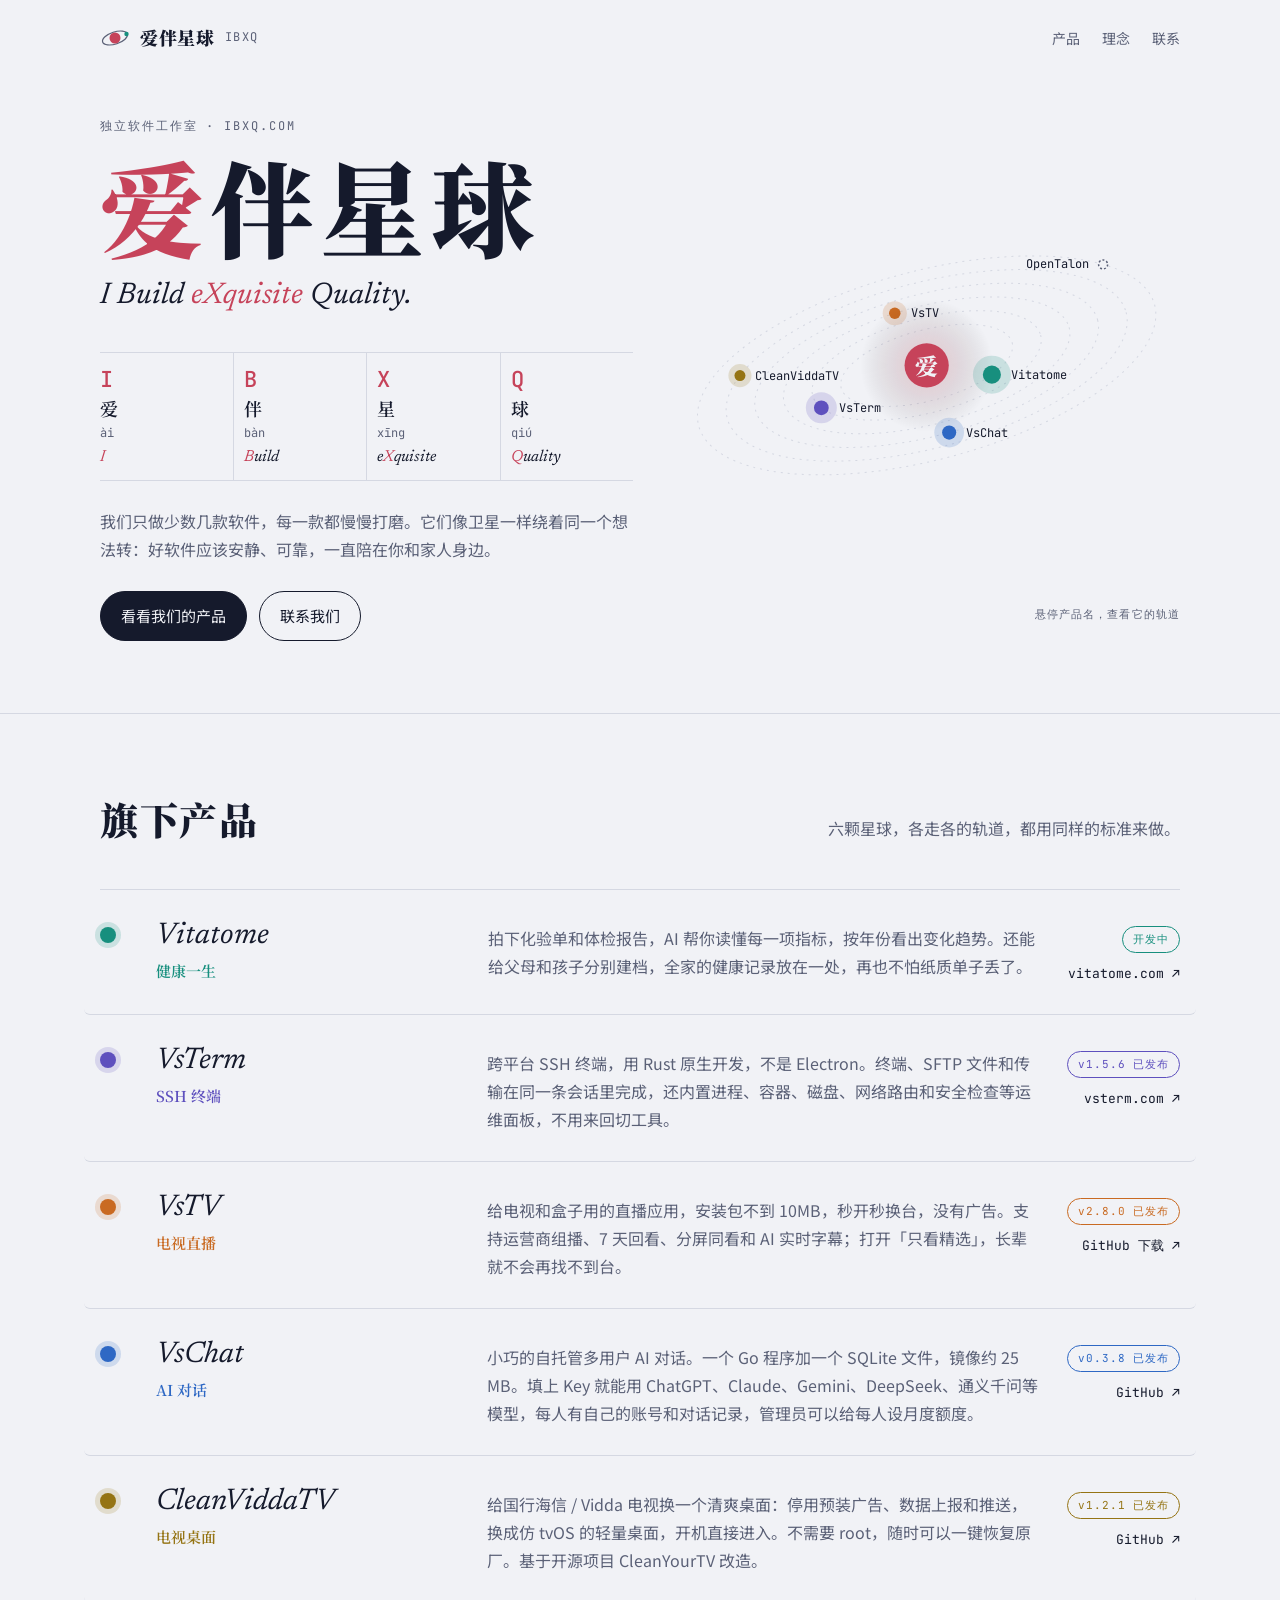
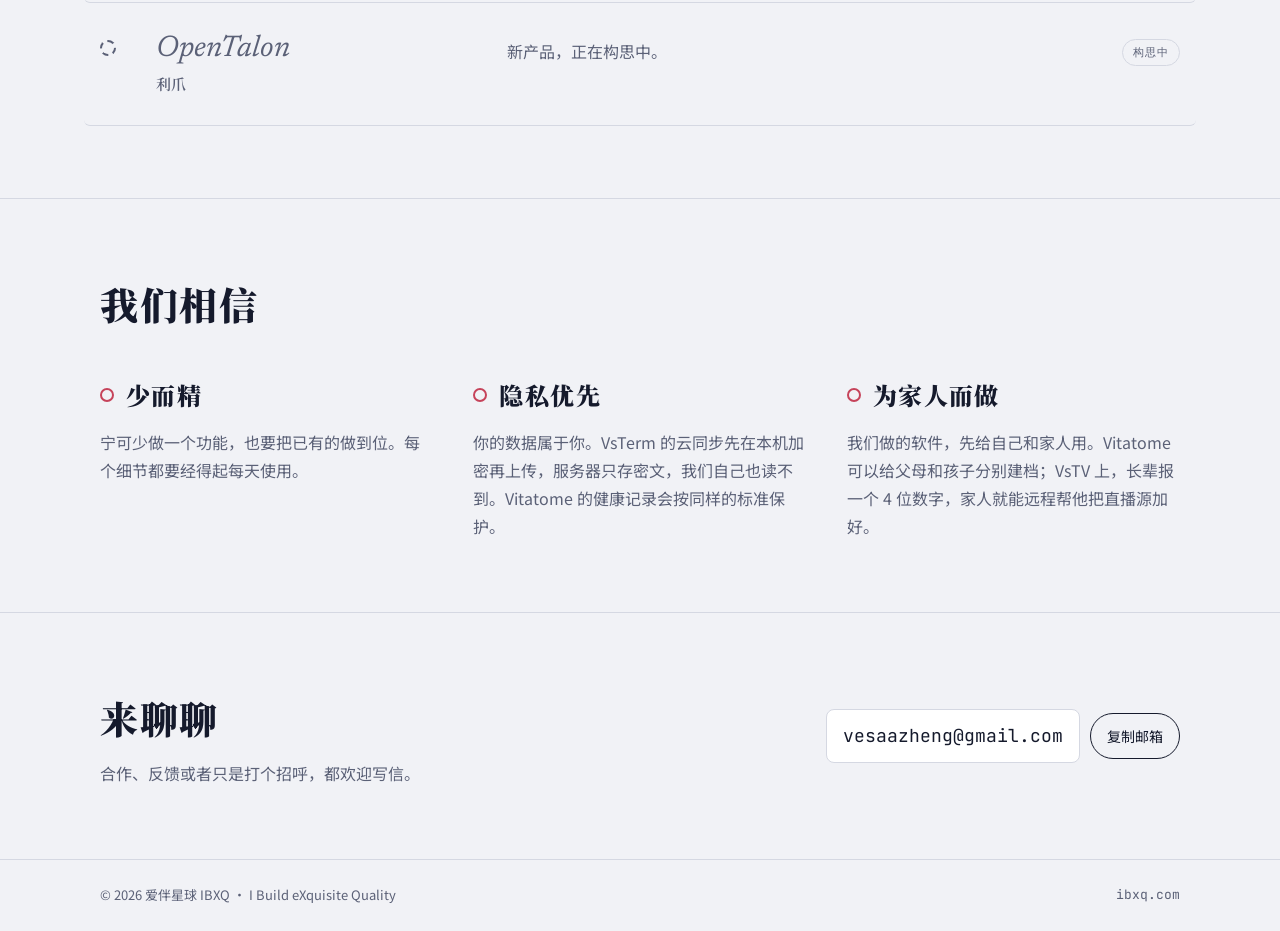
==== index.html @ c71b7bb0 "Add IBXQ homepage Static single-page site for 爱伴星球 (IBXQ): hero with the acronym key and orbit diagr" ====
<!doctype html>
<html lang="zh-CN">
<head>
<meta charset="utf-8">
<meta name="viewport" content="width=device-width, initial-scale=1, viewport-fit=cover">
<title>爱伴星球 IBXQ</title>
<meta name="description" content="爱伴星球（IBXQ）是一个做精品软件的独立工作室。I Build eXquisite Quality。旗下产品：Vitatome 健康一生、VsTerm、VsTV、VsChat、CleanViddaTV。">
<meta name="theme-color" content="#F1F2F6" media="(prefers-color-scheme: light)">
<meta name="theme-color" content="#0C1020" media="(prefers-color-scheme: dark)">
<link rel="canonical" href="https://ibxq.com/">
<link rel="icon" href="/favicon.svg" type="image/svg+xml">
<link rel="icon" href="/favicon-32.png" sizes="32x32" type="image/png">
<link rel="apple-touch-icon" href="/apple-touch-icon.png">
<meta property="og:type" content="website">
<meta property="og:site_name" content="爱伴星球 IBXQ">
<meta property="og:title" content="爱伴星球 IBXQ">
<meta property="og:description" content="I Build eXquisite Quality. 一个做精品软件的独立工作室。">
<meta property="og:url" content="https://ibxq.com/">
<meta property="og:image" content="https://ibxq.com/og.png">
<meta property="og:image:width" content="1200">
<meta property="og:image:height" content="630">
<meta name="twitter:card" content="summary_large_image">
<link rel="stylesheet" href="/fonts/fonts.css">
<style>
/* Layout: an orrery. The brand is the star at the centre; each product is a planet on its own orbit.
   The hero pairs the wordmark and its acronym key with the live orbit diagram. */
:root{
  --bg:#F1F2F6;          /* cool dawn paper */
  --surface:#FFFFFF;
  --ink:#151A2C;
  --muted:#5B6177;
  --line:#D5D8E2;
  --love:#C6435A;        /* 爱 — brand accent */
  --p-vita:#178F7E;      /* Vitatome */
  --p-term:#5E50BE;      /* VSTerm */
  --p-tv:#C96A22;        /* VsTV */
  --p-chat:#2E68C4;      /* VsChat */
  --p-clean:#957414;     /* CleanViddaTV */
  --display:"Noto Serif SC","Songti SC","STSong",serif;
  --latin:"Newsreader","Georgia",serif;
  --body:"Noto Sans SC","PingFang SC","Microsoft YaHei",system-ui,sans-serif;
  --mono:"JetBrains Mono",ui-monospace,"SFMono-Regular",Menlo,monospace;
}
@media (prefers-color-scheme: dark){
  :root:not([data-theme="light"]){
    --bg:#0C1020; --surface:#141A2E; --ink:#E8EAF2; --muted:#9BA1B7; --line:#262D45;
    --love:#F07388; --p-vita:#3FC4AF; --p-term:#9C8EF2; --p-tv:#F09A55; --p-chat:#6FA2F0; --p-clean:#D8B54C; color-scheme:dark;
  }
}
:root[data-theme="dark"]{
  --bg:#0C1020; --surface:#141A2E; --ink:#E8EAF2; --muted:#9BA1B7; --line:#262D45;
  --love:#F07388; --p-vita:#3FC4AF; --p-term:#9C8EF2; --p-tv:#F09A55; --p-chat:#6FA2F0; --p-clean:#D8B54C; color-scheme:dark;
}

*{box-sizing:border-box}
html{padding-top:env(safe-area-inset-top,0px);padding-bottom:env(safe-area-inset-bottom,0px)}
body{margin:0}
img{max-width:100%}
[hidden]{display:none!important}
body{background:var(--bg);color:var(--ink);font-family:var(--body);font-size:16px;line-height:1.75;-webkit-font-smoothing:antialiased}
a{color:inherit}
:focus-visible{outline:2px solid var(--love);outline-offset:3px;border-radius:4px}
.wrap{max-width:1120px;margin:0 auto;padding-left:max(20px,env(safe-area-inset-left,0px));padding-right:max(20px,env(safe-area-inset-right,0px))}
h1,h2,h3{text-wrap:balance;margin:0}
p{margin:0}

/* header */
.top{display:flex;align-items:center;justify-content:space-between;gap:16px;padding-block:22px}
.brand{display:flex;align-items:center;gap:10px;text-decoration:none}
.brand svg{flex:none}
.brand b{font-family:var(--display);font-weight:900;font-size:18px;letter-spacing:.04em}
.brand span{font-family:var(--mono);font-size:12px;color:var(--muted);letter-spacing:.12em}
.nav{display:flex;gap:22px;font-size:14px}
.nav a{text-decoration:none;color:var(--muted)}
.nav a:hover{color:var(--ink)}

/* hero */
.hero{display:grid;grid-template-columns:1.05fr 1fr;gap:40px;align-items:center;padding-block:40px 72px}
.hero>*{min-width:0}
.eyebrow{font-family:var(--mono);font-size:12px;letter-spacing:.16em;text-transform:uppercase;color:var(--muted)}
.wordmark{font-family:var(--display);font-weight:900;font-size:clamp(56px,9vw,104px);line-height:1.05;letter-spacing:.06em;margin-top:14px}
.wordmark .ai{color:var(--love)}
.slogan{font-family:var(--latin);font-style:italic;font-size:clamp(22px,2.6vw,30px);margin-top:10px;color:var(--ink)}
.slogan em{font-style:italic;color:var(--love)}

.key{display:grid;grid-template-columns:repeat(4,minmax(0,1fr));margin-top:30px;border-top:1px solid var(--line);border-bottom:1px solid var(--line)}
.key div{padding:14px 10px 12px;border-left:1px solid var(--line);display:grid;gap:2px}
.key div:first-child{border-left:0;padding-left:0}
.key .l{font-family:var(--mono);font-weight:500;font-size:22px;color:var(--love);line-height:1.2}
.key .zh{font-family:var(--display);font-weight:600;font-size:18px;line-height:1.4}
.key .py{font-family:var(--mono);font-size:12px;color:var(--muted)}
.key .en{font-family:var(--latin);font-style:italic;font-size:16px;line-height:1.4;overflow-wrap:anywhere}
.key .en u{text-decoration:none;color:var(--love)}

.lead{margin-top:26px;color:var(--muted);max-width:34em}
.cta{display:flex;flex-wrap:wrap;gap:12px;margin-top:28px}
.btn{display:inline-flex;align-items:center;gap:8px;padding:11px 20px;border-radius:999px;font-size:15px;text-decoration:none;border:1px solid var(--ink);transition:background .2s,color .2s}
.btn.solid{background:var(--ink);color:var(--bg)}
.btn.solid:hover{background:var(--love);border-color:var(--love)}
.btn.ghost:hover{background:var(--surface)}

.orrery-box{position:relative;width:100%;max-width:100%;aspect-ratio:1/0.92}
#orrery{width:100%;height:100%;display:block}
.orrery-cap{font-family:var(--mono);font-size:11px;color:var(--muted);letter-spacing:.1em;text-align:right;margin-top:6px}

/* sections */
section{padding-block:72px;border-top:1px solid var(--line)}
.sec-head{display:flex;flex-wrap:wrap;align-items:baseline;justify-content:space-between;gap:12px 32px;margin-bottom:36px}
.sec-head h2{font-family:var(--display);font-weight:900;font-size:clamp(28px,3.4vw,38px);letter-spacing:.04em}
.sec-head p{color:var(--muted);max-width:30em}

/* products */
.plist{list-style:none;margin:0;padding:0;border-top:1px solid var(--line)}
.prod{display:grid;grid-template-columns:28px minmax(0,1.1fr) minmax(0,2fr) auto;gap:8px 28px;align-items:start;padding:28px 16px;margin-inline:-16px;border-bottom:1px solid var(--line);border-radius:6px;transition:background .25s}
.prod:hover,.prod.on{background:var(--surface)}
.dot{width:16px;height:16px;border-radius:50%;margin-top:9px;background:var(--c);box-shadow:0 0 0 5px color-mix(in srgb,var(--c) 18%,transparent)}
.prod h3{font-family:var(--latin);font-style:italic;font-weight:400;font-size:30px;line-height:1.2}
.prod .tag{font-family:var(--display);font-weight:600;font-size:15px;color:var(--c);margin-top:4px}
.prod .desc{color:var(--muted);max-width:36em;padding-top:6px}
.prod .meta{display:grid;justify-items:end;gap:10px;padding-top:8px}
.chip{font-family:var(--mono);font-size:11px;letter-spacing:.08em;padding:3px 10px;border-radius:999px;border:1px solid var(--line);color:var(--muted);white-space:nowrap}
.chip.live{border-color:var(--c);color:var(--c)}
.prod.soon .dot{background:transparent;border:2px dashed var(--c);box-shadow:none}
.prod.soon h3{color:var(--muted)}
.prod .meta a{font-family:var(--mono);font-size:13px;text-decoration:none;color:var(--ink);white-space:nowrap}
.prod .meta a:hover{color:var(--c)}

/* beliefs */
.beliefs{display:grid;grid-template-columns:repeat(3,minmax(0,1fr));gap:40px}
.belief h3{font-family:var(--display);font-weight:900;font-size:24px;letter-spacing:.06em;display:flex;align-items:center;gap:12px}
.belief h3::before{content:"";width:10px;height:10px;border-radius:50%;border:2px solid var(--love);flex:none}
.belief p{color:var(--muted);margin-top:12px}

/* contact + footer */
.contact{display:flex;flex-wrap:wrap;align-items:center;justify-content:space-between;gap:24px}
.contact h2{font-family:var(--display);font-weight:900;font-size:clamp(28px,3.4vw,38px);letter-spacing:.04em}
.contact p{color:var(--muted);margin-top:8px}
.mail{display:flex;align-items:center;gap:10px;flex-wrap:wrap}
.mail code{font-family:var(--mono);font-size:18px;padding:10px 16px;border:1px solid var(--line);border-radius:8px;background:var(--surface);user-select:all}
.mail button{font:inherit;font-size:14px;padding:10px 16px;border-radius:999px;border:1px solid var(--ink);background:transparent;color:var(--ink);cursor:pointer}
.mail button:hover{background:var(--ink);color:var(--bg)}
footer{border-top:1px solid var(--line)}
footer .wrap{display:flex;flex-wrap:wrap;justify-content:space-between;gap:8px 24px;padding-block:24px;font-size:13px;color:var(--muted)}
footer .mono{font-family:var(--mono)}

@media (max-width:860px){
  .hero{grid-template-columns:1fr;padding-block:16px 56px}
  .orrery-box{max-width:520px;margin:0 auto}
  .prod{grid-template-columns:24px minmax(0,1fr)}
  .prod .desc,.prod .meta{grid-column:2}
  .prod .meta{justify-items:start;grid-auto-flow:column;justify-content:start;align-items:center;gap:16px}
  .beliefs{grid-template-columns:1fr;gap:32px}
}
@media (max-width:520px){
  .nav{gap:14px}
  .nav a:nth-child(2){display:none}
  .key .l{font-size:18px}
  .key .zh{font-size:16px}
  .key .en{font-size:14px}
  section{padding-block:56px}
}
@media (prefers-reduced-motion:reduce){*{transition:none!important}}
</style>
</head>
<body>
<header class="wrap top">
  <a class="brand" href="#top" aria-label="爱伴星球 首页">
    <svg width="30" height="30" viewBox="0 0 30 30" aria-hidden="true">
      <ellipse cx="15" cy="15" rx="13" ry="6" fill="none" stroke="var(--muted)" stroke-width="1.2" transform="rotate(-18 15 15)"/>
      <circle cx="15" cy="15" r="5.5" fill="var(--love)"/>
      <circle cx="26.5" cy="11" r="2.2" fill="var(--p-vita)"/>
    </svg>
    <b>爱伴星球</b><span>IBXQ</span>
  </a>
  <nav class="nav">
    <a href="#products">产品</a>
    <a href="#beliefs">理念</a>
    <a href="#contact">联系</a>
  </nav>
</header>

<main id="top">
  <div class="wrap hero">
    <div>
      <p class="eyebrow">独立软件工作室 · ibxq.com</p>
      <h1 class="wordmark"><span class="ai">爱</span>伴星球</h1>
      <p class="slogan">I Build <em>eXquisite</em> Quality.</p>

      <div class="key" aria-label="IBXQ 名字的由来">
        <div><span class="l">I</span><span class="zh">爱</span><span class="py">ài</span><span class="en"><u>I</u></span></div>
        <div><span class="l">B</span><span class="zh">伴</span><span class="py">bàn</span><span class="en"><u>B</u>uild</span></div>
        <div><span class="l">X</span><span class="zh">星</span><span class="py">xīng</span><span class="en">e<u>X</u>quisite</span></div>
        <div><span class="l">Q</span><span class="zh">球</span><span class="py">qiú</span><span class="en"><u>Q</u>uality</span></div>
      </div>

      <p class="lead">我们只做少数几款软件，每一款都慢慢打磨。它们像卫星一样绕着同一个想法转：好软件应该安静、可靠，一直陪在你和家人身边。</p>
      <div class="cta">
        <a class="btn solid" href="#products">看看我们的产品</a>
        <a class="btn ghost" href="#contact">联系我们</a>
      </div>
    </div>

    <div>
      <div class="orrery-box"><canvas id="orrery" role="img" aria-label="轨道图：Vitatome、VsTerm、VsTV、VsChat、CleanViddaTV、OpenTalon 六个产品绕着爱伴星球运行"></canvas></div>
      <p class="orrery-cap">悬停产品名，查看它的轨道</p>
    </div>
  </div>

  <section id="products">
    <div class="wrap">
      <div class="sec-head">
        <h2>旗下产品</h2>
        <p>六颗星球，各走各的轨道，都用同样的标准来做。</p>
      </div>
      <ul class="plist">
        <li class="prod" data-id="vita" style="--c:var(--p-vita)">
          <span class="dot" aria-hidden="true"></span>
          <div><h3>Vitatome</h3><p class="tag">健康一生</p></div>
          <p class="desc">拍下化验单和体检报告，AI 帮你读懂每一项指标，按年份看出变化趋势。还能给父母和孩子分别建档，全家的健康记录放在一处，再也不怕纸质单子丢了。</p>
          <div class="meta"><span class="chip live">开发中</span><a href="https://vitatome.com" target="_blank" rel="noopener">vitatome.com ↗</a></div>
        </li>
        <li class="prod" data-id="term" style="--c:var(--p-term)">
          <span class="dot" aria-hidden="true"></span>
          <div><h3>VsTerm</h3><p class="tag">SSH 终端</p></div>
          <p class="desc">跨平台 SSH 终端，用 Rust 原生开发，不是 Electron。终端、SFTP 文件和传输在同一条会话里完成，还内置进程、容器、磁盘、网络路由和安全检查等运维面板，不用来回切工具。</p>
          <div class="meta"><span class="chip live" data-repo="vsterm">v1.5.6 已发布</span><a href="https://www.vsterm.com" target="_blank" rel="noopener">vsterm.com ↗</a></div>
        </li>
        <li class="prod" data-id="tv" style="--c:var(--p-tv)">
          <span class="dot" aria-hidden="true"></span>
          <div><h3>VsTV</h3><p class="tag">电视直播</p></div>
          <p class="desc">给电视和盒子用的直播应用，安装包不到 10MB，秒开秒换台，没有广告。支持运营商组播、7 天回看、分屏同看和 AI 实时字幕；打开「只看精选」，长辈就不会再找不到台。</p>
          <div class="meta"><span class="chip live" data-repo="vstv">v2.8.0 已发布</span><a href="https://github.com/vesaaa/vstv/releases" target="_blank" rel="noopener">GitHub 下载 ↗</a></div>
        </li>
        <li class="prod" data-id="chat" style="--c:var(--p-chat)">
          <span class="dot" aria-hidden="true"></span>
          <div><h3>VsChat</h3><p class="tag">AI 对话</p></div>
          <p class="desc">小巧的自托管多用户 AI 对话。一个 Go 程序加一个 SQLite 文件，镜像约 25 MB。填上 Key 就能用 ChatGPT、Claude、Gemini、DeepSeek、通义千问等模型，每人有自己的账号和对话记录，管理员可以给每人设月度额度。</p>
          <div class="meta"><span class="chip live" data-repo="vschat">v0.3.8 已发布</span><a href="https://github.com/vesaaa/vschat" target="_blank" rel="noopener">GitHub ↗</a></div>
        </li>
        <li class="prod" data-id="clean" style="--c:var(--p-clean)">
          <span class="dot" aria-hidden="true"></span>
          <div><h3>CleanViddaTV</h3><p class="tag">电视桌面</p></div>
          <p class="desc">给国行海信 / Vidda 电视换一个清爽桌面：停用预装广告、数据上报和推送，换成仿 tvOS 的轻量桌面，开机直接进入。不需要 root，随时可以一键恢复原厂。基于开源项目 CleanYourTV 改造。</p>
          <div class="meta"><span class="chip live" data-repo="cleanviddatv">v1.2.1 已发布</span><a href="https://github.com/vesaaa/cleanviddatv" target="_blank" rel="noopener">GitHub ↗</a></div>
        </li>
        <li class="prod soon" data-id="talon" style="--c:var(--muted)">
          <span class="dot" aria-hidden="true"></span>
          <div><h3>OpenTalon</h3><p class="tag">利爪</p></div>
          <p class="desc">新产品，正在构思中。</p>
          <div class="meta"><span class="chip">构思中</span></div>
        </li>
      </ul>
    </div>
  </section>

  <section id="beliefs">
    <div class="wrap">
      <div class="sec-head"><h2>我们相信</h2></div>
      <div class="beliefs">
        <div class="belief"><h3>少而精</h3><p>宁可少做一个功能，也要把已有的做到位。每个细节都要经得起每天使用。</p></div>
        <div class="belief"><h3>隐私优先</h3><p>你的数据属于你。VsTerm 的云同步先在本机加密再上传，服务器只存密文，我们自己也读不到。Vitatome 的健康记录会按同样的标准保护。</p></div>
        <div class="belief"><h3>为家人而做</h3><p>我们做的软件，先给自己和家人用。Vitatome 可以给父母和孩子分别建档；VsTV 上，长辈报一个 4 位数字，家人就能远程帮他把直播源加好。</p></div>
      </div>
    </div>
  </section>

  <section id="contact">
    <div class="wrap contact">
      <div>
        <h2>来聊聊</h2>
        <p>合作、反馈或者只是打个招呼，都欢迎写信。</p>
      </div>
      <div class="mail">
        <code id="mail">vesaazheng@gmail.com</code>
        <button type="button" id="copy">复制邮箱</button>
      </div>
    </div>
  </section>
</main>

<footer>
  <div class="wrap">
    <span>© 2026 爱伴星球 IBXQ · I Build eXquisite Quality</span>
    <span class="mono">ibxq.com</span>
  </div>
</footer>

<script>
(() => {
  const cv = document.getElementById('orrery');
  const ctx = cv.getContext('2d');
  const reduce = matchMedia('(prefers-reduced-motion: reduce)');
  const planets = [
    { id:'vita',  name:'Vitatome',     r:0.36, speed:0.00013, phase:0.5, size:8, color:'--p-vita'  },
    { id:'term',  name:'VsTerm',       r:0.48, speed:0.00010, phase:2.6, size:7, color:'--p-term'  },
    { id:'tv',    name:'VsTV',         r:0.60, speed:0.00008, phase:4.4, size:7, color:'--p-tv'    },
    { id:'chat',  name:'VsChat',       r:0.72, speed:0.00006, phase:1.4, size:6, color:'--p-chat'  },
    { id:'clean', name:'CleanViddaTV', r:0.84, speed:0.00005, phase:3.5, size:6, color:'--p-clean' },
    { id:'talon', name:'OpenTalon',    r:0.96, speed:0.00004, phase:5.6, size:5, color:'--muted', hollow:true },
  ];
  const TILT = -0.26, SQUASH = 0.40;
  let W = 0, H = 0, active = null, colors = {};

  function readColors(){
    const s = getComputedStyle(document.documentElement);
    for (const k of ['--ink','--muted','--line','--love','--bg','--p-vita','--p-term','--p-tv','--p-chat','--p-clean'])
      colors[k] = s.getPropertyValue(k).trim();
  }
  function resize(){
    const r = cv.getBoundingClientRect();
    const dpr = Math.min(2, window.devicePixelRatio || 1);
    W = r.width; H = r.height;
    cv.width = Math.round(W * dpr); cv.height = Math.round(H * dpr);
    ctx.setTransform(dpr, 0, 0, dpr, 0, 0);
  }
  function pos(p, t, R, cx, cy){
    const a = p.phase + t * p.speed;
    const x0 = Math.cos(a) * R * p.r, y0 = Math.sin(a) * R * p.r * SQUASH;
    return { x: cx + x0*Math.cos(TILT) - y0*Math.sin(TILT), y: cy + x0*Math.sin(TILT) + y0*Math.cos(TILT), depth: Math.sin(a) };
  }
  function drawPlanet(p, q){
    const on = active === p.id;
    const s = p.size * (1 + 0.18 * q.depth) * (on ? 1.35 : 1);
    if (p.hollow){
      ctx.fillStyle = colors['--bg']; ctx.strokeStyle = colors[p.color]; ctx.lineWidth = 1.5;
      ctx.setLineDash([2, 2]);
      ctx.beginPath(); ctx.arc(q.x, q.y, s, 0, Math.PI*2); ctx.fill(); ctx.stroke();
      ctx.setLineDash([]);
    } else {
      ctx.globalAlpha = 0.18;
      ctx.fillStyle = colors[p.color];
      ctx.beginPath(); ctx.arc(q.x, q.y, s * 2.1, 0, Math.PI*2); ctx.fill();
      ctx.globalAlpha = 1;
      ctx.beginPath(); ctx.arc(q.x, q.y, s, 0, Math.PI*2); ctx.fill();
    }
    ctx.fillStyle = on ? colors[p.color] : colors['--ink'];
    ctx.font = (on ? '500 ' : '400 ') + '12px "JetBrains Mono", ui-monospace, monospace';
    const right = q.x < W - 110;
    ctx.textAlign = right ? 'left' : 'right';
    ctx.fillText(p.name, q.x + (right ? s + 10 : -s - 10), q.y + 4);
  }
  function frame(now){
    const t = reduce.matches ? 0 : now;
    ctx.clearRect(0, 0, W, H);
    const cx = W/2, cy = H/2, R = Math.min(W/2 - 8, H/2 / SQUASH - 8);

    for (const p of planets){
      const on = active === p.id;
      ctx.save(); ctx.translate(cx, cy); ctx.rotate(TILT);
      ctx.beginPath(); ctx.ellipse(0, 0, R*p.r, R*p.r*SQUASH, 0, 0, Math.PI*2);
      ctx.strokeStyle = on ? colors[p.color] : colors['--line'];
      ctx.lineWidth = on ? 1.6 : 1;
      ctx.setLineDash(on ? [] : [2, 5]);
      ctx.stroke(); ctx.restore();
    }
    ctx.setLineDash([]);

    const placed = planets.map(p => ({ p, q: pos(p, t, R, cx, cy) }));
    placed.filter(o => o.q.depth < 0).forEach(o => drawPlanet(o.p, o.q));

    const sr = Math.max(18, R * 0.09);
    const g = ctx.createRadialGradient(cx, cy, sr*0.4, cx, cy, sr*3);
    g.addColorStop(0, colors['--love']); g.addColorStop(1, 'transparent');
    ctx.globalAlpha = 0.22; ctx.fillStyle = g;
    ctx.beginPath(); ctx.arc(cx, cy, sr*3, 0, Math.PI*2); ctx.fill();
    ctx.globalAlpha = 1; ctx.fillStyle = colors['--love'];
    ctx.beginPath(); ctx.arc(cx, cy, sr, 0, Math.PI*2); ctx.fill();
    ctx.fillStyle = colors['--bg'];
    ctx.font = '900 ' + Math.round(sr*1.05) + 'px "Noto Serif SC", serif';
    ctx.textAlign = 'center'; ctx.textBaseline = 'middle';
    ctx.fillText('爱', cx, cy + 1);
    ctx.textBaseline = 'alphabetic';

    placed.filter(o => o.q.depth >= 0).forEach(o => drawPlanet(o.p, o.q));
    if (!reduce.matches) requestAnimationFrame(frame);
  }

  readColors(); resize();
  requestAnimationFrame(frame);
  new ResizeObserver(() => { resize(); if (reduce.matches) frame(0); }).observe(cv);
  matchMedia('(prefers-color-scheme: dark)').addEventListener('change', () => { readColors(); if (reduce.matches) frame(0); });
  new MutationObserver(() => { readColors(); if (reduce.matches) frame(0); }).observe(document.documentElement, { attributes:true, attributeFilter:['data-theme'] });
  reduce.addEventListener('change', () => requestAnimationFrame(frame));
  if (document.fonts) document.fonts.ready.then(() => { if (reduce.matches) frame(0); });

  // product rows <-> orbits
  const rows = document.querySelectorAll('.prod');
  rows.forEach(row => {
    const set = id => { active = id; rows.forEach(r => r.classList.toggle('on', r.dataset.id === id)); if (reduce.matches) frame(0); };
    row.addEventListener('mouseenter', () => set(row.dataset.id));
    row.addEventListener('mouseleave', () => set(null));
  });
  // hovering a planet in the diagram highlights its row
  cv.addEventListener('mousemove', e => {
    const b = cv.getBoundingClientRect(), mx = e.clientX - b.left, my = e.clientY - b.top;
    const cx = W/2, cy = H/2, R = Math.min(W/2 - 8, H/2 / SQUASH - 8);
    const t = reduce.matches ? 0 : performance.now();
    let hit = null;
    for (const p of planets){ const q = pos(p, t, R, cx, cy); if (Math.hypot(q.x - mx, q.y - my) < 22) hit = p.id; }
    active = hit; rows.forEach(r => r.classList.toggle('on', r.dataset.id === hit));
    cv.style.cursor = hit ? 'pointer' : 'default';
    if (reduce.matches) frame(0);
  });
  cv.addEventListener('mouseleave', () => { active = null; rows.forEach(r => r.classList.remove('on')); });
  cv.addEventListener('click', () => { if (active) document.querySelector('.prod[data-id="'+active+'"]').scrollIntoView({ behavior: reduce.matches ? 'auto' : 'smooth', block:'center' }); });

  // release versions: the numbers in the HTML are the fallback; on the live site they refresh
  // from GitHub's latest release, cached per visitor for 6 hours to stay under the API rate limit.
  (() => {
    const KEY = 'ibxq-releases', TTL = 6 * 3600 * 1000;
    let cache = {};
    try { cache = JSON.parse(localStorage.getItem(KEY)) || {}; } catch (e) {}
    const show = (chip, tag, date) => {
      chip.textContent = tag + ' 已发布';
      if (date) chip.title = '发布于 ' + date.slice(0, 10);
    };
    const jobs = [...document.querySelectorAll('.chip[data-repo]')].map(async chip => {
      const repo = chip.dataset.repo, hit = cache[repo];
      if (hit && Date.now() - hit.t < TTL) { show(chip, hit.tag, hit.date); return; }
      try {
        const api = 'https://api.github.com/repos/vesaaa/' + repo, opts = { headers: { Accept: 'application/vnd.github+json' } };
        let tag = null, date = null;
        let r = await fetch(api + '/releases/latest', opts);
        if (r.ok) {
          const d = await r.json(); tag = d.tag_name; date = d.published_at;
        } else if (r.status === 404) {
          // no published release: use the highest stable tag instead (skips -beta, -rc …)
          r = await fetch(api + '/tags?per_page=100', opts);
          if (r.ok) {
            const nums = t => (t.match(/\d+/g) || []).map(Number);
            const newer = (a, b) => { const x = nums(a), y = nums(b); for (let i = 0; i < Math.max(x.length, y.length); i++) { if ((x[i] || 0) !== (y[i] || 0)) return (x[i] || 0) > (y[i] || 0); } return false; };
            tag = (await r.json()).map(t => t.name).filter(n => /^v?\d/.test(n) && !n.includes('-'))
              .reduce((best, n) => (!best || newer(n, best)) ? n : best, null);
          }
        }
        if (!tag) return;
        show(chip, tag, date);
        cache[repo] = { tag, date, t: Date.now() };
      } catch (e) { /* offline or blocked: keep the version written in the HTML */ }
    });
    Promise.all(jobs).then(() => { try { localStorage.setItem(KEY, JSON.stringify(cache)); } catch (e) {} });
  })();

  // copy email
  const btn = document.getElementById('copy');
  btn.addEventListener('click', () => {
    const text = document.getElementById('mail').textContent;
    const done = () => { btn.textContent = '已复制'; setTimeout(() => btn.textContent = '复制邮箱', 1800); };
    const fallback = () => { const r = document.createRange(); r.selectNodeContents(document.getElementById('mail')); const s = getSelection(); s.removeAllRanges(); s.addRange(r); btn.textContent = '已选中，按 Ctrl+C 复制'; };
    try { navigator.clipboard.writeText(text).then(done, fallback); } catch (e) { fallback(); }
  });
})();
</script>
</body>
</html>
---- fonts/fonts.css ----
/* Generated by scripts/build-fonts.py — do not edit by hand. */
@font-face{font-family:'Noto Serif SC';font-style:normal;font-weight:600;font-display:swap;src:url('/fonts/noto-serif-sc-600.woff2') format('woff2')}
@font-face{font-family:'Noto Serif SC';font-style:normal;font-weight:900;font-display:swap;src:url('/fonts/noto-serif-sc-900.woff2') format('woff2')}
@font-face{font-family:'Noto Sans SC';font-style:normal;font-weight:400;font-display:swap;src:url('/fonts/noto-sans-sc-400.woff2') format('woff2')}
@font-face{font-family:'Newsreader';font-style:italic;font-weight:400;font-display:swap;src:url('/fonts/newsreader-italic-400.woff2') format('woff2')}
@font-face{font-family:'JetBrains Mono';font-style:normal;font-weight:400;font-display:swap;src:url('/fonts/jetbrains-mono-400.woff2') format('woff2')}
@font-face{font-family:'JetBrains Mono';font-style:normal;font-weight:500;font-display:swap;src:url('/fonts/jetbrains-mono-500.woff2') format('woff2')}
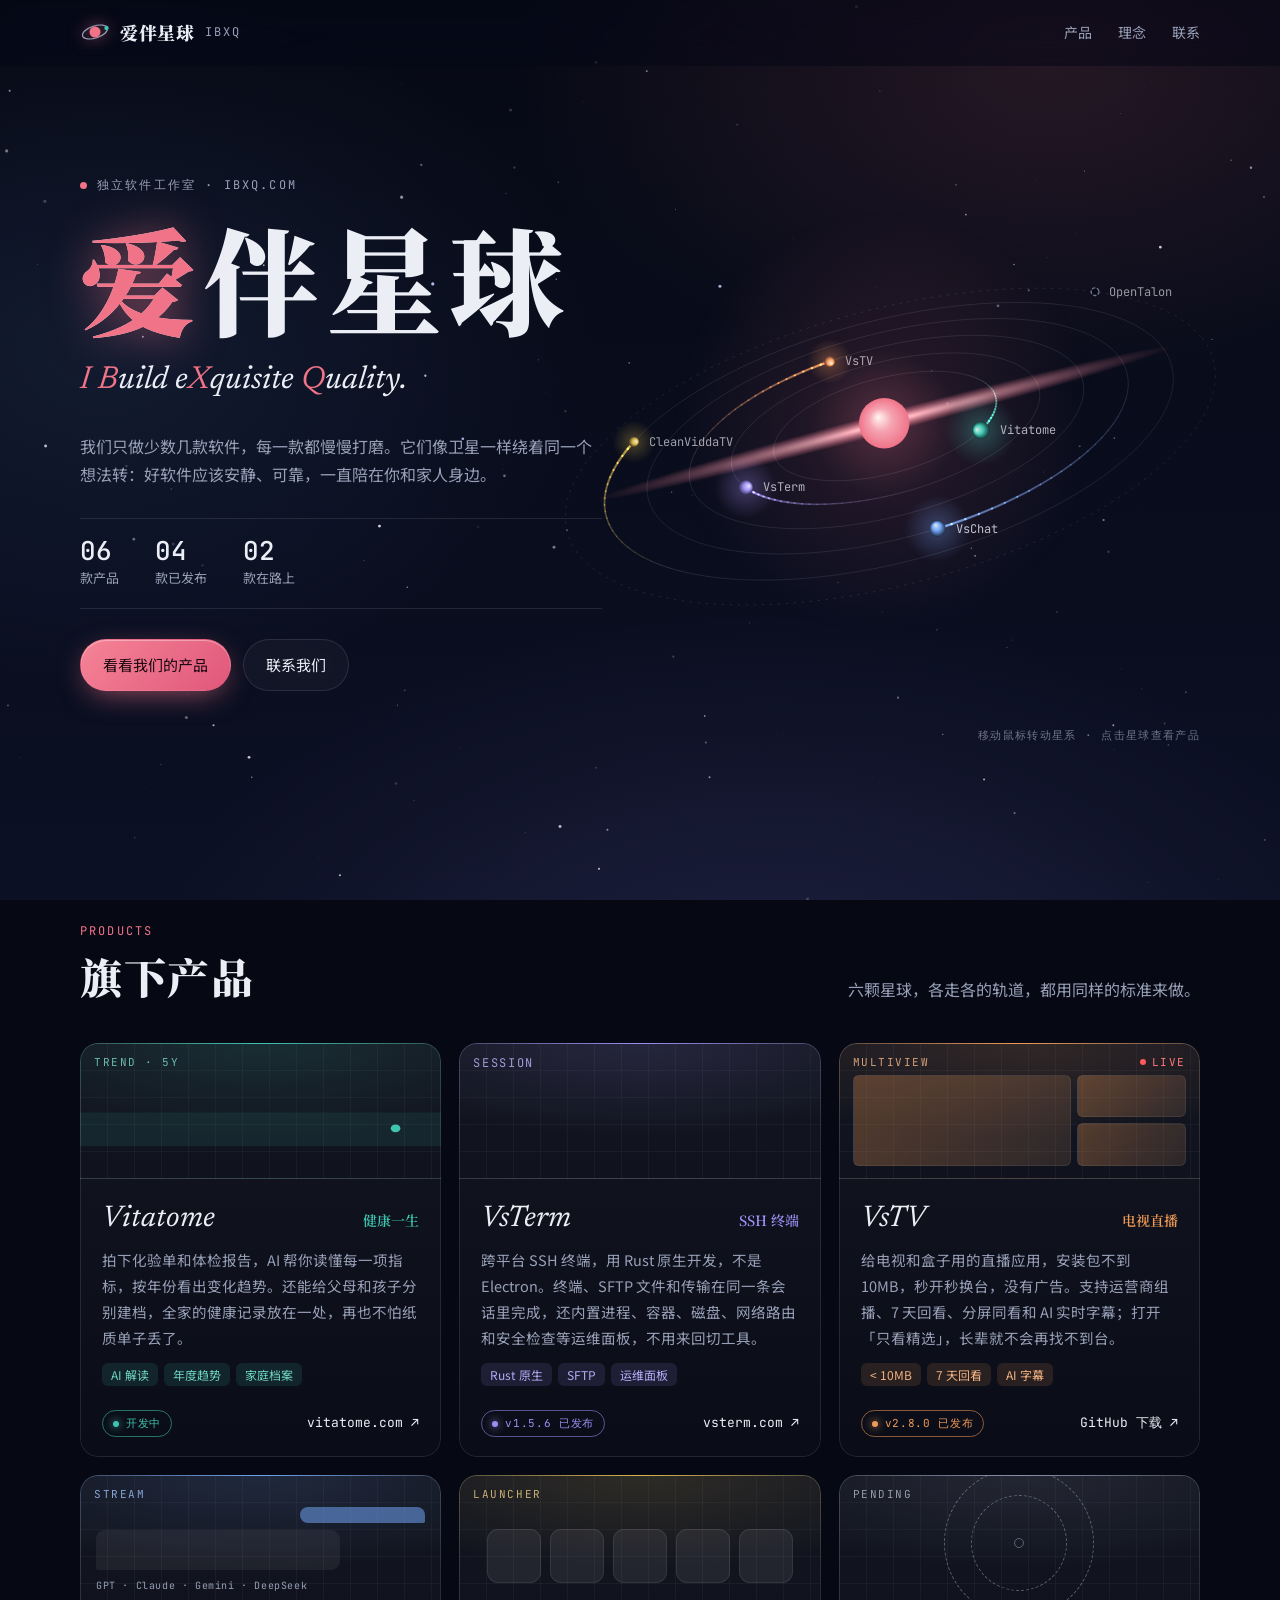
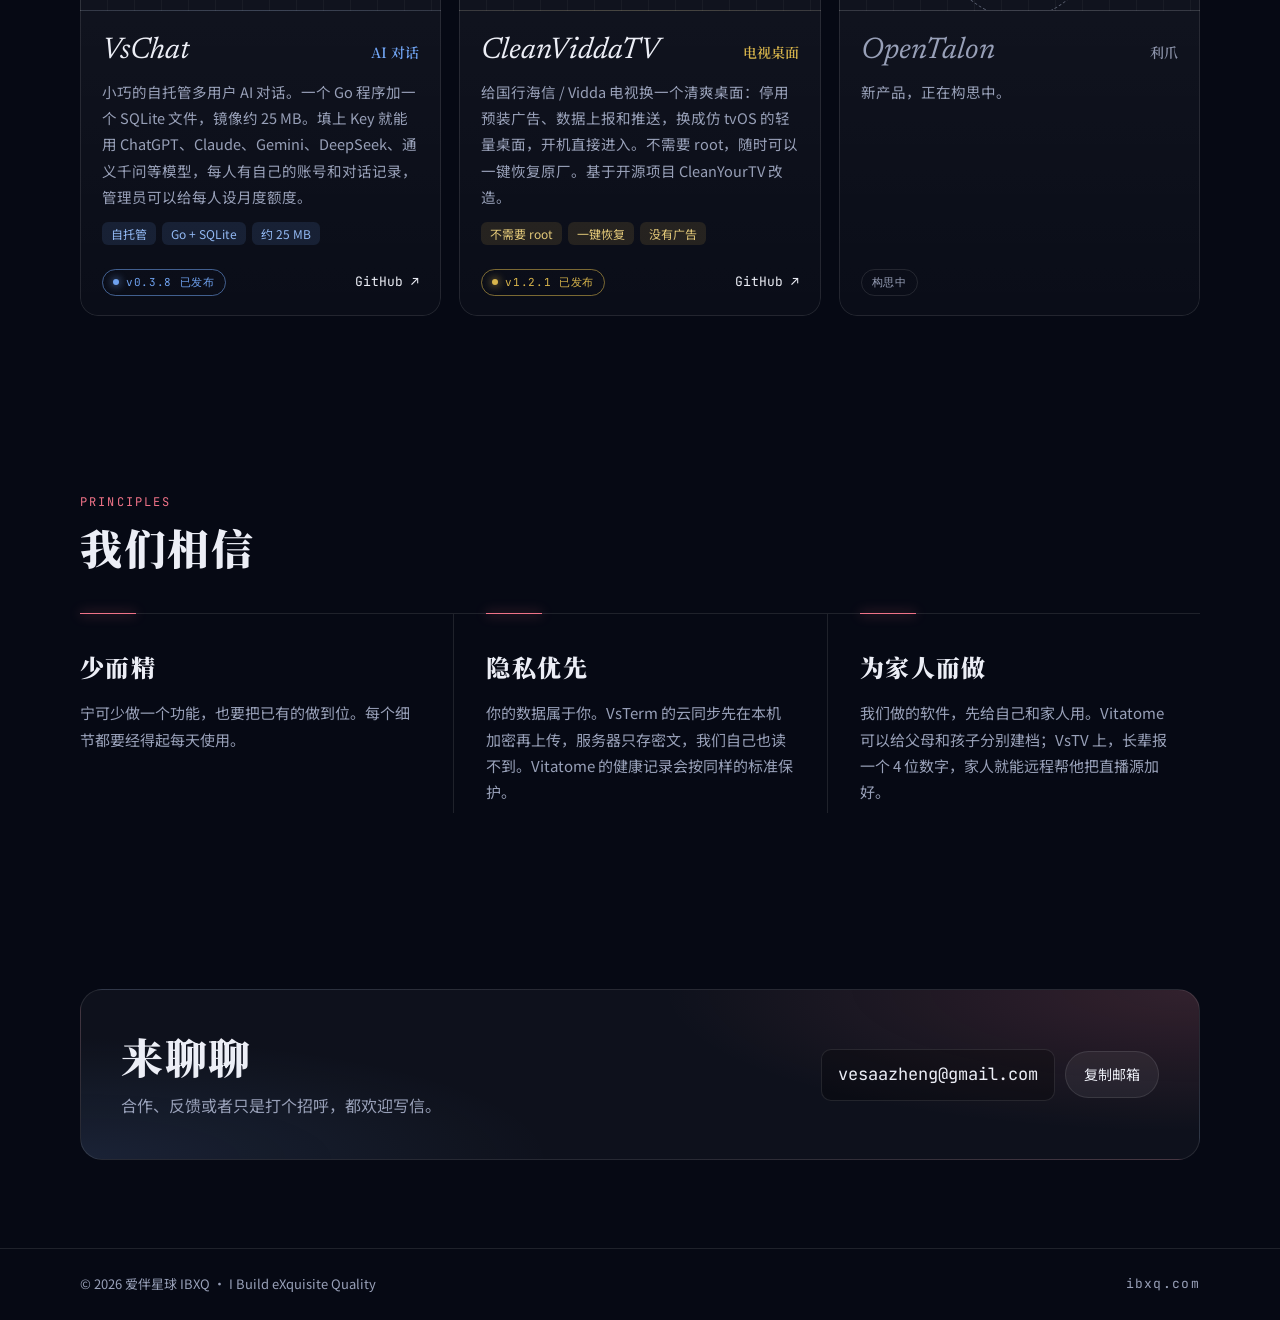
==== commit 55a9e7e6: "Redesign homepage: deep-space theme, 3D orrery, glass product panels - Drop the I/B/X/Q pinyin break" ====
--- a/index.html
+++ b/index.html
@@ -5,8 +5,8 @@
 <meta name="viewport" content="width=device-width, initial-scale=1, viewport-fit=cover">
 <title>爱伴星球 IBXQ</title>
 <meta name="description" content="爱伴星球（IBXQ）是一个做精品软件的独立工作室。I Build eXquisite Quality。旗下产品：Vitatome 健康一生、VsTerm、VsTV、VsChat、CleanViddaTV。">
-<meta name="theme-color" content="#F1F2F6" media="(prefers-color-scheme: light)">
-<meta name="theme-color" content="#0C1020" media="(prefers-color-scheme: dark)">
+<meta name="theme-color" content="#060914">
+<meta name="color-scheme" content="dark">
 <link rel="canonical" href="https://ibxq.com/">
 <link rel="icon" href="/favicon.svg" type="image/svg+xml">
 <link rel="icon" href="/favicon-32.png" sizes="32x32" type="image/png">
@@ -22,232 +22,353 @@
 <meta name="twitter:card" content="summary_large_image">
 <link rel="stylesheet" href="/fonts/fonts.css">
 <style>
-/* Layout: an orrery. The brand is the star at the centre; each product is a planet on its own orbit.
-   The hero pairs the wordmark and its acronym key with the live orbit diagram. */
+/* Layout: deep space. A fixed starfield sits behind everything; the hero is a live 3D orrery
+   (brand = star, products = planets); each product is a glass instrument panel with its own readout. */
 :root{
-  --bg:#F1F2F6;          /* cool dawn paper */
-  --surface:#FFFFFF;
-  --ink:#151A2C;
-  --muted:#5B6177;
-  --line:#D5D8E2;
-  --love:#C6435A;        /* 爱 — brand accent */
-  --p-vita:#178F7E;      /* Vitatome */
-  --p-term:#5E50BE;      /* VSTerm */
-  --p-tv:#C96A22;        /* VsTV */
-  --p-chat:#2E68C4;      /* VsChat */
-  --p-clean:#957414;     /* CleanViddaTV */
+  color-scheme:dark;
+  --bg:#060914;
+  --bg2:#0B1024;
+  --surface:rgba(255,255,255,.035);
+  --surface2:rgba(255,255,255,.06);
+  --ink:#ECEEF6;
+  --muted:#98A0B8;
+  --line:rgba(255,255,255,.10);
+  --love:#F07388;
+  --p-vita:#3FC4AF;
+  --p-term:#9C8EF2;
+  --p-tv:#F09A55;
+  --p-chat:#6FA2F0;
+  --p-clean:#D8B54C;
+  --p-talon:#8A91A8;
   --display:"Noto Serif SC","Songti SC","STSong",serif;
   --latin:"Newsreader","Georgia",serif;
   --body:"Noto Sans SC","PingFang SC","Microsoft YaHei",system-ui,sans-serif;
   --mono:"JetBrains Mono",ui-monospace,"SFMono-Regular",Menlo,monospace;
 }
-@media (prefers-color-scheme: dark){
-  :root:not([data-theme="light"]){
-    --bg:#0C1020; --surface:#141A2E; --ink:#E8EAF2; --muted:#9BA1B7; --line:#262D45;
-    --love:#F07388; --p-vita:#3FC4AF; --p-term:#9C8EF2; --p-tv:#F09A55; --p-chat:#6FA2F0; --p-clean:#D8B54C; color-scheme:dark;
-  }
-}
-:root[data-theme="dark"]{
-  --bg:#0C1020; --surface:#141A2E; --ink:#E8EAF2; --muted:#9BA1B7; --line:#262D45;
-  --love:#F07388; --p-vita:#3FC4AF; --p-term:#9C8EF2; --p-tv:#F09A55; --p-chat:#6FA2F0; --p-clean:#D8B54C; color-scheme:dark;
-}
-
 *{box-sizing:border-box}
-html{padding-top:env(safe-area-inset-top,0px);padding-bottom:env(safe-area-inset-bottom,0px)}
-body{margin:0}
+html{padding-top:env(safe-area-inset-top,0px);padding-bottom:env(safe-area-inset-bottom,0px);background:var(--bg);scroll-behavior:smooth}
+body{margin:0;background:var(--bg);color:var(--ink);font-family:var(--body);font-size:16px;line-height:1.75;-webkit-font-smoothing:antialiased;overflow-x:clip}
 img{max-width:100%}
 [hidden]{display:none!important}
-body{background:var(--bg);color:var(--ink);font-family:var(--body);font-size:16px;line-height:1.75;-webkit-font-smoothing:antialiased}
 a{color:inherit}
 :focus-visible{outline:2px solid var(--love);outline-offset:3px;border-radius:4px}
-.wrap{max-width:1120px;margin:0 auto;padding-left:max(20px,env(safe-area-inset-left,0px));padding-right:max(20px,env(safe-area-inset-right,0px))}
+::selection{background:color-mix(in srgb,var(--love) 45%,transparent)}
+.wrap{max-width:1160px;margin:0 auto;padding-left:max(20px,env(safe-area-inset-left,0px));padding-right:max(20px,env(safe-area-inset-right,0px))}
 h1,h2,h3{text-wrap:balance;margin:0}
 p{margin:0}
 
+/* sky: nebula glow (CSS) + stars (canvas) */
+.sky{position:fixed;inset:0;z-index:0;pointer-events:none;
+  background:
+    radial-gradient(60vw 50vh at 82% 8%,rgba(240,115,136,.13),transparent 70%),
+    radial-gradient(55vw 55vh at 8% 38%,rgba(111,162,240,.10),transparent 70%),
+    radial-gradient(70vw 60vh at 60% 110%,rgba(156,142,242,.12),transparent 70%),
+    linear-gradient(180deg,var(--bg),var(--bg2))}
+#stars{position:fixed;inset:0;width:100%;height:100%;z-index:0;pointer-events:none}
+header,main,footer{position:relative;z-index:1}
+
 /* header */
-.top{display:flex;align-items:center;justify-content:space-between;gap:16px;padding-block:22px}
+.top-bar{position:sticky;top:env(safe-area-inset-top,0px);z-index:20;backdrop-filter:blur(14px) saturate(1.4);-webkit-backdrop-filter:blur(14px) saturate(1.4);background:rgba(6,9,20,.55);border-bottom:1px solid transparent;transition:border-color .3s}
+.top-bar.stuck{border-bottom-color:var(--line)}
+.top{display:flex;align-items:center;justify-content:space-between;gap:16px;padding-block:16px}
 .brand{display:flex;align-items:center;gap:10px;text-decoration:none}
-.brand svg{flex:none}
+.brand svg{flex:none;filter:drop-shadow(0 0 8px rgba(240,115,136,.6))}
 .brand b{font-family:var(--display);font-weight:900;font-size:18px;letter-spacing:.04em}
-.brand span{font-family:var(--mono);font-size:12px;color:var(--muted);letter-spacing:.12em}
-.nav{display:flex;gap:22px;font-size:14px}
-.nav a{text-decoration:none;color:var(--muted)}
+.brand span{font-family:var(--mono);font-size:12px;color:var(--muted);letter-spacing:.18em}
+.nav{display:flex;gap:26px;font-size:14px}
+.nav a{text-decoration:none;color:var(--muted);position:relative;padding-block:4px;transition:color .2s}
+.nav a::after{content:"";position:absolute;left:0;right:0;bottom:0;height:1px;background:var(--love);transform:scaleX(0);transform-origin:left;transition:transform .3s}
 .nav a:hover{color:var(--ink)}
+.nav a:hover::after{transform:scaleX(1)}
 
 /* hero */
-.hero{display:grid;grid-template-columns:1.05fr 1fr;gap:40px;align-items:center;padding-block:40px 72px}
-.hero>*{min-width:0}
-.eyebrow{font-family:var(--mono);font-size:12px;letter-spacing:.16em;text-transform:uppercase;color:var(--muted)}
-.wordmark{font-family:var(--display);font-weight:900;font-size:clamp(56px,9vw,104px);line-height:1.05;letter-spacing:.06em;margin-top:14px}
-.wordmark .ai{color:var(--love)}
-.slogan{font-family:var(--latin);font-style:italic;font-size:clamp(22px,2.6vw,30px);margin-top:10px;color:var(--ink)}
-.slogan em{font-style:italic;color:var(--love)}
-
-.key{display:grid;grid-template-columns:repeat(4,minmax(0,1fr));margin-top:30px;border-top:1px solid var(--line);border-bottom:1px solid var(--line)}
-.key div{padding:14px 10px 12px;border-left:1px solid var(--line);display:grid;gap:2px}
-.key div:first-child{border-left:0;padding-left:0}
-.key .l{font-family:var(--mono);font-weight:500;font-size:22px;color:var(--love);line-height:1.2}
-.key .zh{font-family:var(--display);font-weight:600;font-size:18px;line-height:1.4}
-.key .py{font-family:var(--mono);font-size:12px;color:var(--muted)}
-.key .en{font-family:var(--latin);font-style:italic;font-size:16px;line-height:1.4;overflow-wrap:anywhere}
-.key .en u{text-decoration:none;color:var(--love)}
-
-.lead{margin-top:26px;color:var(--muted);max-width:34em}
-.cta{display:flex;flex-wrap:wrap;gap:12px;margin-top:28px}
-.btn{display:inline-flex;align-items:center;gap:8px;padding:11px 20px;border-radius:999px;font-size:15px;text-decoration:none;border:1px solid var(--ink);transition:background .2s,color .2s}
-.btn.solid{background:var(--ink);color:var(--bg)}
-.btn.solid:hover{background:var(--love);border-color:var(--love)}
-.btn.ghost:hover{background:var(--surface)}
-
-.orrery-box{position:relative;width:100%;max-width:100%;aspect-ratio:1/0.92}
-#orrery{width:100%;height:100%;display:block}
-.orrery-cap{font-family:var(--mono);font-size:11px;color:var(--muted);letter-spacing:.1em;text-align:right;margin-top:6px}
+.hero{display:grid;grid-template-columns:minmax(0,1fr) minmax(0,1.1fr);gap:24px;align-items:center;padding-block:56px 88px}
+.hero-text{position:relative;z-index:2}
+.eyebrow{font-family:var(--mono);font-size:12px;letter-spacing:.18em;text-transform:uppercase;color:var(--muted);display:flex;align-items:center;gap:10px}
+.eyebrow::before{content:"";width:7px;height:7px;border-radius:50%;background:var(--love);box-shadow:0 0 0 0 rgba(240,115,136,.6);animation:ping 2.4s ease-out infinite}
+@keyframes ping{70%,100%{box-shadow:0 0 0 10px rgba(240,115,136,0)}}
+.wordmark{font-family:var(--display);font-weight:900;font-size:clamp(60px,9.4vw,116px);line-height:1.08;letter-spacing:.06em;margin-top:18px;
+  background:linear-gradient(105deg,var(--ink) 0%,var(--ink) 38%,#FFD9E0 48%,#fff 50%,#C9D4FF 52%,var(--ink) 62%,var(--ink) 100%);background-size:260% 100%;background-position:120% 0;
+  -webkit-background-clip:text;background-clip:text;-webkit-text-fill-color:transparent;color:transparent;animation:sheen 7s ease-in-out 1s infinite}
+.wordmark .ai{-webkit-text-fill-color:var(--love);color:var(--love);text-shadow:0 0 42px rgba(240,115,136,.55)}
+@keyframes sheen{0%{background-position:120% 0}45%,100%{background-position:-40% 0}}
+.slogan{font-family:var(--latin);font-style:italic;font-size:clamp(23px,2.7vw,32px);margin-top:12px;color:var(--ink)}
+.slogan b{font-weight:400;color:var(--love)}
+.lead{margin-top:24px;color:var(--muted);max-width:32em}
+.readout{display:flex;flex-wrap:wrap;gap:12px 36px;margin-top:30px;padding-block:18px;border-block:1px solid var(--line)}
+.readout div{display:grid;gap:2px}
+.readout b{font-family:var(--mono);font-weight:500;font-size:26px;line-height:1.1;font-variant-numeric:tabular-nums}
+.readout span{font-size:13px;color:var(--muted)}
+.cta{display:flex;flex-wrap:wrap;gap:12px;margin-top:30px}
+.btn{display:inline-flex;align-items:center;gap:8px;padding:12px 22px;border-radius:999px;font-size:15px;text-decoration:none;border:1px solid var(--line);transition:transform .2s,box-shadow .3s,background .2s,border-color .2s}
+.btn:hover{transform:translateY(-1px)}
+.btn.solid{background:linear-gradient(135deg,#F58497,#E0577A);border-color:transparent;color:#1A0710;font-weight:500;box-shadow:0 8px 30px -8px rgba(240,115,136,.7),inset 0 1px 0 rgba(255,255,255,.35)}
+.btn.solid:hover{box-shadow:0 12px 40px -6px rgba(240,115,136,.9),inset 0 1px 0 rgba(255,255,255,.35)}
+.btn.ghost{background:var(--surface);backdrop-filter:blur(8px)}
+.btn.ghost:hover{background:var(--surface2);border-color:rgba(255,255,255,.25)}
+
+.orrery-col{position:relative;z-index:1}
+.orrery-box{position:relative;width:122%;margin-left:-16%;aspect-ratio:1/0.86}
+#orrery{width:100%;height:100%;display:block;touch-action:pan-y}
+.orrery-cap{font-family:var(--mono);font-size:11px;color:var(--muted);letter-spacing:.12em;text-align:right;margin-top:2px;opacity:.7}
 
 /* sections */
-section{padding-block:72px;border-top:1px solid var(--line)}
-.sec-head{display:flex;flex-wrap:wrap;align-items:baseline;justify-content:space-between;gap:12px 32px;margin-bottom:36px}
-.sec-head h2{font-family:var(--display);font-weight:900;font-size:clamp(28px,3.4vw,38px);letter-spacing:.04em}
+section{padding-block:88px}
+.sec-head{display:flex;flex-wrap:wrap;align-items:end;justify-content:space-between;gap:12px 32px;margin-bottom:40px}
+.sec-head .k{font-family:var(--mono);font-size:12px;letter-spacing:.18em;color:var(--love);display:block;margin-bottom:8px}
+.sec-head h2,.contact h2{font-family:var(--display);font-weight:900;font-size:clamp(30px,3.6vw,42px);letter-spacing:.04em;line-height:1.25}
 .sec-head p{color:var(--muted);max-width:30em}
 
-/* products */
-.plist{list-style:none;margin:0;padding:0;border-top:1px solid var(--line)}
-.prod{display:grid;grid-template-columns:28px minmax(0,1.1fr) minmax(0,2fr) auto;gap:8px 28px;align-items:start;padding:28px 16px;margin-inline:-16px;border-bottom:1px solid var(--line);border-radius:6px;transition:background .25s}
-.prod:hover,.prod.on{background:var(--surface)}
-.dot{width:16px;height:16px;border-radius:50%;margin-top:9px;background:var(--c);box-shadow:0 0 0 5px color-mix(in srgb,var(--c) 18%,transparent)}
+/* products: glass panels with a cursor-following light */
+.plist{list-style:none;margin:0;padding:0;display:grid;grid-template-columns:repeat(3,minmax(0,1fr));gap:18px}
+.prod{position:relative;display:flex;flex-direction:column;border-radius:18px;background:linear-gradient(180deg,rgba(255,255,255,.055),rgba(255,255,255,.02));overflow:hidden;isolation:isolate;
+  transition:transform .35s cubic-bezier(.2,.7,.2,1),box-shadow .35s;--mx:50%;--my:0%}
+.prod::before{content:"";position:absolute;inset:0;border-radius:inherit;padding:1px;pointer-events:none;z-index:3;
+  background:radial-gradient(340px circle at var(--mx) var(--my),var(--c),transparent 62%),linear-gradient(var(--line),var(--line));
+  -webkit-mask:linear-gradient(#000 0 0) content-box,linear-gradient(#000 0 0);-webkit-mask-composite:xor;mask:linear-gradient(#000 0 0) content-box exclude,linear-gradient(#000 0 0)}
+.prod::after{content:"";position:absolute;inset:0;pointer-events:none;z-index:-1;opacity:0;transition:opacity .35s;
+  background:radial-gradient(420px circle at var(--mx) var(--my),color-mix(in srgb,var(--c) 16%,transparent),transparent 65%)}
+.prod:hover,.prod.on{transform:translateY(-4px);box-shadow:0 24px 60px -30px var(--c)}
+.prod:hover::after,.prod.on::after{opacity:1}
+.prod .body{display:flex;flex-direction:column;gap:10px;padding:22px 22px 20px;flex:1}
+.prod .name{display:flex;align-items:baseline;justify-content:space-between;gap:12px}
 .prod h3{font-family:var(--latin);font-style:italic;font-weight:400;font-size:30px;line-height:1.2}
-.prod .tag{font-family:var(--display);font-weight:600;font-size:15px;color:var(--c);margin-top:4px}
-.prod .desc{color:var(--muted);max-width:36em;padding-top:6px}
-.prod .meta{display:grid;justify-items:end;gap:10px;padding-top:8px}
-.chip{font-family:var(--mono);font-size:11px;letter-spacing:.08em;padding:3px 10px;border-radius:999px;border:1px solid var(--line);color:var(--muted);white-space:nowrap}
-.chip.live{border-color:var(--c);color:var(--c)}
-.prod.soon .dot{background:transparent;border:2px dashed var(--c);box-shadow:none}
+.prod .tag{font-family:var(--display);font-weight:600;font-size:14px;color:var(--c);white-space:nowrap}
+.prod .desc{color:var(--muted);font-size:14.5px;line-height:1.8}
+.specs{display:flex;flex-wrap:wrap;gap:6px;margin-top:2px}
+.specs span{font-size:12px;padding:1px 9px;border-radius:6px;background:color-mix(in srgb,var(--c) 12%,transparent);color:color-mix(in srgb,var(--c) 75%,#fff)}
+.prod .meta{display:flex;align-items:center;justify-content:space-between;gap:12px;margin-top:auto;padding-top:14px}
+.chip{font-family:var(--mono);font-size:11px;letter-spacing:.06em;padding:3px 10px;border-radius:999px;border:1px solid var(--line);color:var(--muted);white-space:nowrap;display:inline-flex;align-items:center;gap:7px}
+.chip.live{border-color:color-mix(in srgb,var(--c) 55%,transparent);color:var(--c)}
+.chip.live::before{content:"";width:6px;height:6px;border-radius:50%;background:var(--c);box-shadow:0 0 8px var(--c)}
+.prod .meta a{font-family:var(--mono);font-size:13px;text-decoration:none;color:var(--ink);white-space:nowrap;transition:color .2s}
+.prod .meta a:hover{color:var(--c)}
 .prod.soon h3{color:var(--muted)}
-.prod .meta a{font-family:var(--mono);font-size:13px;text-decoration:none;color:var(--ink);white-space:nowrap}
-.prod .meta a:hover{color:var(--c)}
+
+/* product readouts (decorative) */
+.viz{position:relative;height:136px;border-bottom:1px solid var(--line);overflow:hidden;font-family:var(--mono);font-size:11px;color:var(--muted);
+  background:
+    linear-gradient(rgba(255,255,255,.035) 1px,transparent 1px) 0 0/100% 27px,
+    linear-gradient(90deg,rgba(255,255,255,.035) 1px,transparent 1px) 0 0/27px 100%,
+    radial-gradient(120% 100% at 50% 0%,color-mix(in srgb,var(--c) 14%,transparent),transparent 70%)}
+.viz svg{position:absolute;inset:0;width:100%;height:100%}
+.viz .lbl{position:absolute;left:14px;top:10px;letter-spacing:.14em;color:color-mix(in srgb,var(--c) 70%,#fff);opacity:.85}
+/* Vitatome: a marker trending back into its reference range */
+.v-vita .band{fill:var(--c);opacity:.10}
+.v-vita .ln{fill:none;vector-effect:non-scaling-stroke;stroke:var(--c);stroke-width:2;stroke-linecap:round;stroke-linejoin:round;stroke-dasharray:420;stroke-dashoffset:420;animation:draw 7s ease-in-out infinite;filter:drop-shadow(0 0 6px var(--c))}
+.v-vita .pt{fill:var(--c);animation:blip 7s infinite}
+.v-vita text{fill:var(--muted);font:10px var(--mono)}
+@keyframes draw{0%{stroke-dashoffset:420}45%,90%{stroke-dashoffset:0}100%{stroke-dashoffset:0;opacity:0}}
+@keyframes blip{0%,40%{opacity:0;r:0}48%{opacity:1;r:7}56%,90%{opacity:1;r:4}100%{opacity:0}}
+/* VsTerm: a session */
+.v-term{padding:34px 16px 0;display:grid;align-content:start;gap:3px;font-size:12px;color:var(--ink)}
+.v-term p{white-space:nowrap;overflow:hidden}
+.v-term .a{width:0;animation:ty1 9s steps(17) infinite}
+.v-term .b{color:var(--p-vita);opacity:0;animation:sh2 9s infinite}
+.v-term .c{width:0;animation:ty3 9s steps(24) infinite}
+.v-term .bar{height:4px;border-radius:2px;background:rgba(255,255,255,.08);margin-top:6px;opacity:0;animation:sh4 9s infinite}
+.v-term .bar i{display:block;height:100%;width:0;border-radius:2px;background:var(--c);box-shadow:0 0 10px var(--c);animation:fill 9s ease-in-out infinite}
+@keyframes ty1{0%{width:0}16%,100%{width:17ch}}
+@keyframes sh2{0%,21%{opacity:0}23%,100%{opacity:1}}
+@keyframes ty3{0%,30%{width:0}50%,100%{width:24ch}}
+@keyframes sh4{0%,52%{opacity:0}54%,100%{opacity:1}}
+@keyframes fill{0%,54%{width:0}88%,100%{width:100%}}
+/* VsTV: split screen + live captions */
+.v-tv{display:grid;grid-template-columns:2fr 1fr;grid-template-rows:1fr 1fr;gap:6px;padding:32px 14px 12px}
+.v-tv i{border-radius:6px;background:linear-gradient(120deg,color-mix(in srgb,var(--c) 30%,transparent),rgba(255,255,255,.04),color-mix(in srgb,var(--p-chat) 26%,transparent));background-size:300% 300%;animation:pan 8s ease-in-out infinite alternate;position:relative;border:1px solid rgba(255,255,255,.07)}
+.v-tv i:first-child{grid-row:span 2}
+.v-tv i:nth-child(2){animation-delay:-3s}
+.v-tv i:nth-child(3){animation-delay:-6s}
+.v-tv i:first-child::before,.v-tv i:first-child::after{content:"";position:absolute;left:14%;bottom:20px;height:3px;border-radius:2px;background:rgba(255,255,255,.75);animation:cap 3.2s ease-in-out infinite}
+.v-tv i:first-child::after{bottom:12px;animation-delay:-1.4s;opacity:.5}
+.v-tv .live{position:absolute;right:14px;top:10px;color:#FF7A7A;letter-spacing:.14em;display:flex;align-items:center;gap:6px}
+.v-tv .live::before{content:"";width:6px;height:6px;border-radius:50%;background:#FF5A5A;animation:blink 1.4s infinite}
+@keyframes pan{to{background-position:100% 100%}}
+@keyframes cap{0%{width:8%}60%,100%{width:66%}}
+@keyframes blink{50%{opacity:.2}}
+/* VsChat: a streaming reply */
+.v-chat{padding:32px 16px 0;display:grid;align-content:start;gap:7px}
+.v-chat .u{justify-self:end;width:38%;height:16px;border-radius:9px 9px 2px 9px;background:color-mix(in srgb,var(--c) 55%,transparent)}
+.v-chat .r{display:grid;gap:5px;padding:9px 11px;border-radius:9px 9px 9px 2px;background:rgba(255,255,255,.06);width:74%}
+.v-chat .r i{height:4px;border-radius:2px;background:rgba(255,255,255,.55);width:0;animation:stream 6s ease-out infinite}
+.v-chat .r i:nth-child(2){animation-name:stream2}
+.v-chat .r i:nth-child(3){animation-name:stream3}
+.v-chat .m{letter-spacing:.06em;font-size:10px}
+@keyframes stream{0%{width:0}22%,92%{width:100%}100%{width:100%;opacity:0}}
+@keyframes stream2{0%,22%{width:0}46%,92%{width:86%}100%{width:86%;opacity:0}}
+@keyframes stream3{0%,46%{width:0}64%,92%{width:52%}100%{width:52%;opacity:0}}
+/* CleanViddaTV: a quiet launcher, focus moving along the row */
+.v-clean{display:flex;align-items:center;justify-content:center;gap:9px;padding:26px 14px 0}
+.v-clean i{flex:1;max-width:54px;aspect-ratio:1;border-radius:11px;background:rgba(255,255,255,.07);border:1px solid rgba(255,255,255,.08);animation:focus 6s infinite}
+.v-clean i:nth-child(2){animation-delay:1.2s}.v-clean i:nth-child(3){animation-delay:2.4s}.v-clean i:nth-child(4){animation-delay:3.6s}.v-clean i:nth-child(5){animation-delay:4.8s}
+@keyframes focus{0%,22%,100%{transform:none;background:rgba(255,255,255,.07);box-shadow:none}4%,16%{transform:scale(1.16);background:color-mix(in srgb,var(--c) 70%,#fff 8%);box-shadow:0 10px 26px -6px var(--c)}}
+/* OpenTalon: not yet in orbit */
+.v-talon{display:grid;place-items:center}
+.v-talon b{position:absolute;border:1px dashed color-mix(in srgb,var(--c) 60%,transparent);border-radius:50%;width:150px;height:150px;animation:spin 40s linear infinite}
+.v-talon b:nth-child(2){width:96px;height:96px;animation-duration:26s;animation-direction:reverse}
+.v-talon b:nth-child(3){width:10px;height:10px;border-style:solid;animation:none}
+@keyframes spin{to{transform:rotate(360deg)}}
 
 /* beliefs */
-.beliefs{display:grid;grid-template-columns:repeat(3,minmax(0,1fr));gap:40px}
-.belief h3{font-family:var(--display);font-weight:900;font-size:24px;letter-spacing:.06em;display:flex;align-items:center;gap:12px}
-.belief h3::before{content:"";width:10px;height:10px;border-radius:50%;border:2px solid var(--love);flex:none}
-.belief p{color:var(--muted);margin-top:12px}
+.beliefs{display:grid;grid-template-columns:repeat(3,minmax(0,1fr));gap:0;border-top:1px solid var(--line)}
+.belief{padding:32px 32px 8px 0;position:relative}
+.belief+.belief{padding-left:32px;border-left:1px solid var(--line)}
+.belief::before{content:"";position:absolute;top:-1px;left:0;width:56px;height:1px;background:var(--love);box-shadow:0 0 12px var(--love)}
+.belief+.belief::before{left:32px}
+.belief h3{font-family:var(--display);font-weight:900;font-size:24px;letter-spacing:.06em}
+.belief p{color:var(--muted);margin-top:12px;font-size:15px}
 
 /* contact + footer */
-.contact{display:flex;flex-wrap:wrap;align-items:center;justify-content:space-between;gap:24px}
-.contact h2{font-family:var(--display);font-weight:900;font-size:clamp(28px,3.4vw,38px);letter-spacing:.04em}
+.contact{display:flex;flex-wrap:wrap;align-items:center;justify-content:space-between;gap:24px;padding:40px;border-radius:22px;border:1px solid var(--line);position:relative;overflow:hidden;
+  background:radial-gradient(80% 140% at 100% 0%,rgba(240,115,136,.16),transparent 60%),radial-gradient(70% 120% at 0% 100%,rgba(111,162,240,.12),transparent 60%),var(--surface)}
 .contact p{color:var(--muted);margin-top:8px}
 .mail{display:flex;align-items:center;gap:10px;flex-wrap:wrap}
-.mail code{font-family:var(--mono);font-size:18px;padding:10px 16px;border:1px solid var(--line);border-radius:8px;background:var(--surface);user-select:all}
-.mail button{font:inherit;font-size:14px;padding:10px 16px;border-radius:999px;border:1px solid var(--ink);background:transparent;color:var(--ink);cursor:pointer}
-.mail button:hover{background:var(--ink);color:var(--bg)}
+.mail code{font-family:var(--mono);font-size:17px;padding:10px 16px;border:1px solid var(--line);border-radius:10px;background:rgba(0,0,0,.25);user-select:all;overflow-wrap:anywhere}
+.mail button{font:inherit;font-size:14px;padding:10px 18px;border-radius:999px;border:1px solid var(--line);background:var(--surface2);color:var(--ink);cursor:pointer;transition:background .2s,border-color .2s}
+.mail button:hover{background:var(--love);border-color:var(--love);color:#1A0710}
 footer{border-top:1px solid var(--line)}
 footer .wrap{display:flex;flex-wrap:wrap;justify-content:space-between;gap:8px 24px;padding-block:24px;font-size:13px;color:var(--muted)}
-footer .mono{font-family:var(--mono)}
-
+footer .mono{font-family:var(--mono);letter-spacing:.1em}
+
+/* scroll reveal (only when JS is running) */
+.js .rv{opacity:0;transform:translateY(22px);transition:opacity .8s cubic-bezier(.2,.7,.2,1),transform .8s cubic-bezier(.2,.7,.2,1);transition-delay:var(--d,0s)}
+.js .rv.in{opacity:1;transform:none}
+.js .prod.rv.in{transition:transform .35s cubic-bezier(.2,.7,.2,1),box-shadow .35s,opacity .8s}
+
+@media (max-width:1000px){.plist{grid-template-columns:repeat(2,minmax(0,1fr))}}
 @media (max-width:860px){
-  .hero{grid-template-columns:1fr;padding-block:16px 56px}
-  .orrery-box{max-width:520px;margin:0 auto}
-  .prod{grid-template-columns:24px minmax(0,1fr)}
-  .prod .desc,.prod .meta{grid-column:2}
-  .prod .meta{justify-items:start;grid-auto-flow:column;justify-content:start;align-items:center;gap:16px}
-  .beliefs{grid-template-columns:1fr;gap:32px}
+  .hero{grid-template-columns:1fr;padding-block:28px 56px;gap:8px}
+  .orrery-box{width:100%;max-width:560px;margin:0 auto}
+  .orrery-cap{text-align:center}
+  .beliefs{grid-template-columns:1fr}
+  .belief,.belief+.belief{padding:28px 0 8px;border-left:0}
+  .belief+.belief{border-top:1px solid var(--line)}
+  .belief+.belief::before{left:0}
+  section{padding-block:64px}
 }
-@media (max-width:520px){
-  .nav{gap:14px}
-  .nav a:nth-child(2){display:none}
-  .key .l{font-size:18px}
-  .key .zh{font-size:16px}
-  .key .en{font-size:14px}
-  section{padding-block:56px}
+@media (max-width:640px){
+  .plist{grid-template-columns:1fr}
+  .nav{gap:16px}
+  .contact{padding:28px 20px}
+  .readout{gap:12px 28px}
 }
-@media (prefers-reduced-motion:reduce){*{transition:none!important}}
+@media (prefers-reduced-motion:reduce){
+  *,*::before,*::after{animation:none!important;transition:none!important}
+  html{scroll-behavior:auto}
+  .js .rv{opacity:1;transform:none}
+  .wordmark{background-position:50% 0}
+  .v-vita .ln{stroke-dashoffset:0}.v-vita .pt{r:4}
+  .v-term .a,.v-term .c{width:auto}.v-term .b,.v-term .bar{opacity:1}.v-term .bar i{width:100%}
+  .v-chat .r i{width:80%}
+}
 </style>
 </head>
 <body>
-<header class="wrap top">
-  <a class="brand" href="#top" aria-label="爱伴星球 首页">
-    <svg width="30" height="30" viewBox="0 0 30 30" aria-hidden="true">
-      <ellipse cx="15" cy="15" rx="13" ry="6" fill="none" stroke="var(--muted)" stroke-width="1.2" transform="rotate(-18 15 15)"/>
-      <circle cx="15" cy="15" r="5.5" fill="var(--love)"/>
-      <circle cx="26.5" cy="11" r="2.2" fill="var(--p-vita)"/>
-    </svg>
-    <b>爱伴星球</b><span>IBXQ</span>
-  </a>
-  <nav class="nav">
-    <a href="#products">产品</a>
-    <a href="#beliefs">理念</a>
-    <a href="#contact">联系</a>
-  </nav>
+<div class="sky" aria-hidden="true"></div>
+<canvas id="stars" aria-hidden="true"></canvas>
+
+<header class="top-bar">
+  <div class="wrap top">
+    <a class="brand" href="#top" aria-label="爱伴星球 首页">
+      <svg width="30" height="30" viewBox="0 0 30 30" aria-hidden="true">
+        <ellipse cx="15" cy="15" rx="13" ry="6" fill="none" stroke="var(--muted)" stroke-width="1.2" transform="rotate(-18 15 15)"/>
+        <circle cx="15" cy="15" r="5.5" fill="var(--love)"/>
+        <circle cx="26.5" cy="11" r="2.2" fill="var(--p-vita)"/>
+      </svg>
+      <b>爱伴星球</b><span>IBXQ</span>
+    </a>
+    <nav class="nav">
+      <a href="#products">产品</a>
+      <a href="#beliefs">理念</a>
+      <a href="#contact">联系</a>
+    </nav>
+  </div>
 </header>
 
 <main id="top">
   <div class="wrap hero">
-    <div>
+    <div class="hero-text">
       <p class="eyebrow">独立软件工作室 · ibxq.com</p>
       <h1 class="wordmark"><span class="ai">爱</span>伴星球</h1>
-      <p class="slogan">I Build <em>eXquisite</em> Quality.</p>
-
-      <div class="key" aria-label="IBXQ 名字的由来">
-        <div><span class="l">I</span><span class="zh">爱</span><span class="py">ài</span><span class="en"><u>I</u></span></div>
-        <div><span class="l">B</span><span class="zh">伴</span><span class="py">bàn</span><span class="en"><u>B</u>uild</span></div>
-        <div><span class="l">X</span><span class="zh">星</span><span class="py">xīng</span><span class="en">e<u>X</u>quisite</span></div>
-        <div><span class="l">Q</span><span class="zh">球</span><span class="py">qiú</span><span class="en"><u>Q</u>uality</span></div>
+      <p class="slogan"><b>I</b> <b>B</b>uild e<b>X</b>quisite <b>Q</b>uality.</p>
+      <p class="lead">我们只做少数几款软件，每一款都慢慢打磨。它们像卫星一样绕着同一个想法转：好软件应该安静、可靠，一直陪在你和家人身边。</p>
+      <div class="readout">
+        <div><b>06</b><span>款产品</span></div>
+        <div><b>04</b><span>款已发布</span></div>
+        <div><b>02</b><span>款在路上</span></div>
       </div>
-
-      <p class="lead">我们只做少数几款软件，每一款都慢慢打磨。它们像卫星一样绕着同一个想法转：好软件应该安静、可靠，一直陪在你和家人身边。</p>
       <div class="cta">
         <a class="btn solid" href="#products">看看我们的产品</a>
         <a class="btn ghost" href="#contact">联系我们</a>
       </div>
     </div>
 
-    <div>
+    <div class="orrery-col">
       <div class="orrery-box"><canvas id="orrery" role="img" aria-label="轨道图：Vitatome、VsTerm、VsTV、VsChat、CleanViddaTV、OpenTalon 六个产品绕着爱伴星球运行"></canvas></div>
-      <p class="orrery-cap">悬停产品名，查看它的轨道</p>
+      <p class="orrery-cap">移动鼠标转动星系 · 点击星球查看产品</p>
     </div>
   </div>
 
   <section id="products">
     <div class="wrap">
-      <div class="sec-head">
-        <h2>旗下产品</h2>
+      <div class="sec-head rv">
+        <div><span class="k">PRODUCTS</span><h2>旗下产品</h2></div>
         <p>六颗星球，各走各的轨道，都用同样的标准来做。</p>
       </div>
       <ul class="plist">
-        <li class="prod" data-id="vita" style="--c:var(--p-vita)">
-          <span class="dot" aria-hidden="true"></span>
-          <div><h3>Vitatome</h3><p class="tag">健康一生</p></div>
-          <p class="desc">拍下化验单和体检报告，AI 帮你读懂每一项指标，按年份看出变化趋势。还能给父母和孩子分别建档，全家的健康记录放在一处，再也不怕纸质单子丢了。</p>
-          <div class="meta"><span class="chip live">开发中</span><a href="https://vitatome.com" target="_blank" rel="noopener">vitatome.com ↗</a></div>
+        <li class="prod rv" data-id="vita" style="--c:var(--p-vita);--d:0s">
+          <div class="viz v-vita" aria-hidden="true"><svg viewBox="0 0 300 136" preserveAspectRatio="none"><rect class="band" x="0" y="70" width="300" height="34"/><path class="ln" d="M14 44 L62 36 L110 52 L158 48 L206 72 L262 86"/><circle class="pt" cx="262" cy="86" r="4"/></svg><span class="lbl">TREND · 5Y</span></div>
+          <div class="body">
+            <div class="name"><h3>Vitatome</h3><p class="tag">健康一生</p></div>
+            <p class="desc">拍下化验单和体检报告，AI 帮你读懂每一项指标，按年份看出变化趋势。还能给父母和孩子分别建档，全家的健康记录放在一处，再也不怕纸质单子丢了。</p>
+            <div class="specs"><span>AI 解读</span><span>年度趋势</span><span>家庭档案</span></div>
+            <div class="meta"><span class="chip live">开发中</span><a href="https://vitatome.com" target="_blank" rel="noopener">vitatome.com ↗</a></div>
+          </div>
         </li>
-        <li class="prod" data-id="term" style="--c:var(--p-term)">
-          <span class="dot" aria-hidden="true"></span>
-          <div><h3>VsTerm</h3><p class="tag">SSH 终端</p></div>
-          <p class="desc">跨平台 SSH 终端，用 Rust 原生开发，不是 Electron。终端、SFTP 文件和传输在同一条会话里完成，还内置进程、容器、磁盘、网络路由和安全检查等运维面板，不用来回切工具。</p>
-          <div class="meta"><span class="chip live" data-repo="vsterm">v1.5.6 已发布</span><a href="https://www.vsterm.com" target="_blank" rel="noopener">vsterm.com ↗</a></div>
+        <li class="prod rv" data-id="term" style="--c:var(--p-term);--d:0.08s">
+          <div class="viz v-term" aria-hidden="true"><span class="lbl">SESSION</span><p class="a">$ ssh ops@prod-01</p><p class="b">● connected</p><p class="c">$ sftp put release.tar.gz</p><p class="bar"><i></i></p></div>
+          <div class="body">
+            <div class="name"><h3>VsTerm</h3><p class="tag">SSH 终端</p></div>
+            <p class="desc">跨平台 SSH 终端，用 Rust 原生开发，不是 Electron。终端、SFTP 文件和传输在同一条会话里完成，还内置进程、容器、磁盘、网络路由和安全检查等运维面板，不用来回切工具。</p>
+            <div class="specs"><span>Rust 原生</span><span>SFTP</span><span>运维面板</span></div>
+            <div class="meta"><span class="chip live" data-repo="vsterm">v1.5.6 已发布</span><a href="https://www.vsterm.com" target="_blank" rel="noopener">vsterm.com ↗</a></div>
+          </div>
         </li>
-        <li class="prod" data-id="tv" style="--c:var(--p-tv)">
-          <span class="dot" aria-hidden="true"></span>
-          <div><h3>VsTV</h3><p class="tag">电视直播</p></div>
-          <p class="desc">给电视和盒子用的直播应用，安装包不到 10MB，秒开秒换台，没有广告。支持运营商组播、7 天回看、分屏同看和 AI 实时字幕；打开「只看精选」，长辈就不会再找不到台。</p>
-          <div class="meta"><span class="chip live" data-repo="vstv">v2.8.0 已发布</span><a href="https://github.com/vesaaa/vstv/releases" target="_blank" rel="noopener">GitHub 下载 ↗</a></div>
+        <li class="prod rv" data-id="tv" style="--c:var(--p-tv);--d:0.16s">
+          <div class="viz v-tv" aria-hidden="true"><i></i><i></i><i></i><span class="lbl">MULTIVIEW</span><span class="live">LIVE</span></div>
+          <div class="body">
+            <div class="name"><h3>VsTV</h3><p class="tag">电视直播</p></div>
+            <p class="desc">给电视和盒子用的直播应用，安装包不到 10MB，秒开秒换台，没有广告。支持运营商组播、7 天回看、分屏同看和 AI 实时字幕；打开「只看精选」，长辈就不会再找不到台。</p>
+            <div class="specs"><span>&lt; 10MB</span><span>7 天回看</span><span>AI 字幕</span></div>
+            <div class="meta"><span class="chip live" data-repo="vstv">v2.8.0 已发布</span><a href="https://github.com/vesaaa/vstv/releases" target="_blank" rel="noopener">GitHub 下载 ↗</a></div>
+          </div>
         </li>
-        <li class="prod" data-id="chat" style="--c:var(--p-chat)">
-          <span class="dot" aria-hidden="true"></span>
-          <div><h3>VsChat</h3><p class="tag">AI 对话</p></div>
-          <p class="desc">小巧的自托管多用户 AI 对话。一个 Go 程序加一个 SQLite 文件，镜像约 25 MB。填上 Key 就能用 ChatGPT、Claude、Gemini、DeepSeek、通义千问等模型，每人有自己的账号和对话记录，管理员可以给每人设月度额度。</p>
-          <div class="meta"><span class="chip live" data-repo="vschat">v0.3.8 已发布</span><a href="https://github.com/vesaaa/vschat" target="_blank" rel="noopener">GitHub ↗</a></div>
+        <li class="prod rv" data-id="chat" style="--c:var(--p-chat);--d:0s">
+          <div class="viz v-chat" aria-hidden="true"><span class="lbl">STREAM</span><span class="u"></span><span class="r"><i></i><i></i><i></i></span><span class="m">GPT · Claude · Gemini · DeepSeek</span></div>
+          <div class="body">
+            <div class="name"><h3>VsChat</h3><p class="tag">AI 对话</p></div>
+            <p class="desc">小巧的自托管多用户 AI 对话。一个 Go 程序加一个 SQLite 文件，镜像约 25 MB。填上 Key 就能用 ChatGPT、Claude、Gemini、DeepSeek、通义千问等模型，每人有自己的账号和对话记录，管理员可以给每人设月度额度。</p>
+            <div class="specs"><span>自托管</span><span>Go + SQLite</span><span>约 25 MB</span></div>
+            <div class="meta"><span class="chip live" data-repo="vschat">v0.3.8 已发布</span><a href="https://github.com/vesaaa/vschat" target="_blank" rel="noopener">GitHub ↗</a></div>
+          </div>
         </li>
-        <li class="prod" data-id="clean" style="--c:var(--p-clean)">
-          <span class="dot" aria-hidden="true"></span>
-          <div><h3>CleanViddaTV</h3><p class="tag">电视桌面</p></div>
-          <p class="desc">给国行海信 / Vidda 电视换一个清爽桌面：停用预装广告、数据上报和推送，换成仿 tvOS 的轻量桌面，开机直接进入。不需要 root，随时可以一键恢复原厂。基于开源项目 CleanYourTV 改造。</p>
-          <div class="meta"><span class="chip live" data-repo="cleanviddatv">v1.2.1 已发布</span><a href="https://github.com/vesaaa/cleanviddatv" target="_blank" rel="noopener">GitHub ↗</a></div>
+        <li class="prod rv" data-id="clean" style="--c:var(--p-clean);--d:0.08s">
+          <div class="viz v-clean" aria-hidden="true"><span class="lbl">LAUNCHER</span><i></i><i></i><i></i><i></i><i></i></div>
+          <div class="body">
+            <div class="name"><h3>CleanViddaTV</h3><p class="tag">电视桌面</p></div>
+            <p class="desc">给国行海信 / Vidda 电视换一个清爽桌面：停用预装广告、数据上报和推送，换成仿 tvOS 的轻量桌面，开机直接进入。不需要 root，随时可以一键恢复原厂。基于开源项目 CleanYourTV 改造。</p>
+            <div class="specs"><span>不需要 root</span><span>一键恢复</span><span>没有广告</span></div>
+            <div class="meta"><span class="chip live" data-repo="cleanviddatv">v1.2.1 已发布</span><a href="https://github.com/vesaaa/cleanviddatv" target="_blank" rel="noopener">GitHub ↗</a></div>
+          </div>
         </li>
-        <li class="prod soon" data-id="talon" style="--c:var(--muted)">
-          <span class="dot" aria-hidden="true"></span>
-          <div><h3>OpenTalon</h3><p class="tag">利爪</p></div>
-          <p class="desc">新产品，正在构思中。</p>
-          <div class="meta"><span class="chip">构思中</span></div>
+        <li class="prod rv soon" data-id="talon" style="--c:var(--p-talon);--d:0.16s">
+          <div class="viz v-talon" aria-hidden="true"><b></b><b></b><b></b><span class="lbl">PENDING</span></div>
+          <div class="body">
+            <div class="name"><h3>OpenTalon</h3><p class="tag">利爪</p></div>
+            <p class="desc">新产品，正在构思中。</p>
+            <div class="specs"></div>
+            <div class="meta"><span class="chip">构思中</span></div>
+          </div>
         </li>
       </ul>
     </div>
@@ -255,24 +376,26 @@
 
   <section id="beliefs">
     <div class="wrap">
-      <div class="sec-head"><h2>我们相信</h2></div>
+      <div class="sec-head rv"><div><span class="k">PRINCIPLES</span><h2>我们相信</h2></div></div>
       <div class="beliefs">
-        <div class="belief"><h3>少而精</h3><p>宁可少做一个功能，也要把已有的做到位。每个细节都要经得起每天使用。</p></div>
-        <div class="belief"><h3>隐私优先</h3><p>你的数据属于你。VsTerm 的云同步先在本机加密再上传，服务器只存密文，我们自己也读不到。Vitatome 的健康记录会按同样的标准保护。</p></div>
-        <div class="belief"><h3>为家人而做</h3><p>我们做的软件，先给自己和家人用。Vitatome 可以给父母和孩子分别建档；VsTV 上，长辈报一个 4 位数字，家人就能远程帮他把直播源加好。</p></div>
+        <div class="belief rv"><h3>少而精</h3><p>宁可少做一个功能，也要把已有的做到位。每个细节都要经得起每天使用。</p></div>
+        <div class="belief rv" style="--d:.1s"><h3>隐私优先</h3><p>你的数据属于你。VsTerm 的云同步先在本机加密再上传，服务器只存密文，我们自己也读不到。Vitatome 的健康记录会按同样的标准保护。</p></div>
+        <div class="belief rv" style="--d:.2s"><h3>为家人而做</h3><p>我们做的软件，先给自己和家人用。Vitatome 可以给父母和孩子分别建档；VsTV 上，长辈报一个 4 位数字，家人就能远程帮他把直播源加好。</p></div>
       </div>
     </div>
   </section>
 
   <section id="contact">
-    <div class="wrap contact">
-      <div>
-        <h2>来聊聊</h2>
-        <p>合作、反馈或者只是打个招呼，都欢迎写信。</p>
-      </div>
-      <div class="mail">
-        <code id="mail">vesaazheng@gmail.com</code>
-        <button type="button" id="copy">复制邮箱</button>
+    <div class="wrap">
+      <div class="contact rv">
+        <div>
+          <h2>来聊聊</h2>
+          <p>合作、反馈或者只是打个招呼，都欢迎写信。</p>
+        </div>
+        <div class="mail">
+          <code id="mail">vesaazheng@gmail.com</code>
+          <button type="button" id="copy">复制邮箱</button>
+        </div>
       </div>
     </div>
   </section>
@@ -287,122 +410,219 @@
 
 <script>
 (() => {
-  const cv = document.getElementById('orrery');
-  const ctx = cv.getContext('2d');
+  document.documentElement.classList.add('js');
   const reduce = matchMedia('(prefers-reduced-motion: reduce)');
+  const css = getComputedStyle(document.documentElement);
+  const rgb = v => { const h = css.getPropertyValue(v).trim().slice(1); return [0, 2, 4].map(i => parseInt(h.slice(i, i + 2), 16)); };
+  const rgba = (c, a) => 'rgba(' + c[0] + ',' + c[1] + ',' + c[2] + ',' + a + ')';
+  const mix = (c, d, k) => c.map((v, i) => Math.round(v + (d[i] - v) * k));
+  const WHITE = [255, 255, 255], BG = rgb('--bg'), INK = rgb('--ink'), LOVE = rgb('--love');
+  const DPR = Math.min(2, window.devicePixelRatio || 1);
+
+  // ---------- starfield: fixed behind the page, drifts with scroll, an occasional meteor ----------
+  const sky = document.getElementById('stars'), sx = sky.getContext('2d');
+  let SW = 0, SH = 0, stars = [], meteor = null, nextMeteor = 3500;
+  function skySize(){
+    SW = innerWidth; SH = innerHeight;
+    sky.width = Math.round(SW * DPR); sky.height = Math.round(SH * DPR);
+    sx.setTransform(DPR, 0, 0, DPR, 0, 0);
+    const n = Math.min(320, Math.round(SW * SH / 6500));
+    const tints = [WHITE, WHITE, WHITE, [201, 212, 255], [255, 217, 224]];
+    stars = Array.from({ length: n }, () => {
+      const z = Math.random();
+      return { x: Math.random(), y: Math.random(), z, r: 0.35 + z * z * 1.25, a: 0.25 + z * 0.65, sp: 0.0006 + Math.random() * 0.0018, ph: Math.random() * 6.28, c: tints[Math.floor(Math.random() * tints.length)] };
+    });
+  }
+  function drawSky(now){
+    sx.clearRect(0, 0, SW, SH);
+    const sc = scrollY;
+    for (const s of stars){
+      let y = (s.y * SH - sc * (0.04 + s.z * 0.16)) % SH; if (y < 0) y += SH;
+      const a = s.a * (reduce.matches ? 0.85 : 0.6 + 0.4 * Math.sin(now * s.sp + s.ph));
+      sx.fillStyle = rgba(s.c, a);
+      sx.beginPath(); sx.arc(s.x * SW, y, s.r, 0, 6.2832); sx.fill();
+    }
+    if (reduce.matches) return;
+    if (!meteor && now > nextMeteor){
+      meteor = { x: SW * (0.25 + Math.random() * 0.7), y: SH * Math.random() * 0.35, t0: now, len: 140 + Math.random() * 120 };
+      nextMeteor = now + 5000 + Math.random() * 7000;
+    }
+    if (meteor){
+      const k = (now - meteor.t0) / 900;
+      if (k >= 1) meteor = null;
+      else {
+        const hx = meteor.x - k * 420, hy = meteor.y + k * 190, tx = hx + meteor.len * 0.91, ty = hy - meteor.len * 0.41;
+        const g = sx.createLinearGradient(hx, hy, tx, ty), a = Math.sin(k * Math.PI);
+        g.addColorStop(0, rgba(WHITE, 0.9 * a)); g.addColorStop(1, rgba(WHITE, 0));
+        sx.strokeStyle = g; sx.lineWidth = 1.4; sx.lineCap = 'round';
+        sx.beginPath(); sx.moveTo(hx, hy); sx.lineTo(tx, ty); sx.stroke();
+      }
+    }
+  }
+
+  // ---------- orrery: circular orbits in one plane, viewed in 3D; the pointer tilts the plane ----------
+  const cv = document.getElementById('orrery'), ctx = cv.getContext('2d');
   const planets = [
-    { id:'vita',  name:'Vitatome',     r:0.36, speed:0.00013, phase:0.5, size:8, color:'--p-vita'  },
-    { id:'term',  name:'VsTerm',       r:0.48, speed:0.00010, phase:2.6, size:7, color:'--p-term'  },
-    { id:'tv',    name:'VsTV',         r:0.60, speed:0.00008, phase:4.4, size:7, color:'--p-tv'    },
-    { id:'chat',  name:'VsChat',       r:0.72, speed:0.00006, phase:1.4, size:6, color:'--p-chat'  },
-    { id:'clean', name:'CleanViddaTV', r:0.84, speed:0.00005, phase:3.5, size:6, color:'--p-clean' },
-    { id:'talon', name:'OpenTalon',    r:0.96, speed:0.00004, phase:5.6, size:5, color:'--muted', hollow:true },
+    { id:'vita',  name:'Vitatome',     r:0.34, speed:0.00016, a:0.5, size:9,   c:rgb('--p-vita')  },
+    { id:'term',  name:'VsTerm',       r:0.47, speed:0.00012, a:2.6, size:8,   c:rgb('--p-term')  },
+    { id:'tv',    name:'VsTV',         r:0.60, speed:0.00009, a:4.4, size:8,   c:rgb('--p-tv')    },
+    { id:'chat',  name:'VsChat',       r:0.73, speed:0.00007, a:1.4, size:7,   c:rgb('--p-chat')  },
+    { id:'clean', name:'CleanViddaTV', r:0.86, speed:0.000055,a:3.5, size:7,   c:rgb('--p-clean') },
+    { id:'talon', name:'OpenTalon',    r:0.98, speed:0.000042,a:5.6, size:5.5, c:rgb('--p-talon'), hollow:true },
   ];
-  const TILT = -0.26, SQUASH = 0.40;
-  let W = 0, H = 0, active = null, colors = {};
-
-  function readColors(){
-    const s = getComputedStyle(document.documentElement);
-    for (const k of ['--ink','--muted','--line','--love','--bg','--p-vita','--p-term','--p-tv','--p-chat','--p-clean'])
-      colors[k] = s.getPropertyValue(k).trim();
-  }
+  const PITCH0 = 1.14, ROLL0 = -0.26;
+  let W = 0, H = 0, R = 0, cx = 0, cy = 0, active = null, visible = true;
+  let pitch = PITCH0, roll = ROLL0, tPitch = PITCH0, tRoll = ROLL0, cp = 0, sp = 0, cr = 0, sr = 0;
+
   function resize(){
-    const r = cv.getBoundingClientRect();
-    const dpr = Math.min(2, window.devicePixelRatio || 1);
-    W = r.width; H = r.height;
-    cv.width = Math.round(W * dpr); cv.height = Math.round(H * dpr);
-    ctx.setTransform(dpr, 0, 0, dpr, 0, 0);
-  }
-  function pos(p, t, R, cx, cy){
-    const a = p.phase + t * p.speed;
-    const x0 = Math.cos(a) * R * p.r, y0 = Math.sin(a) * R * p.r * SQUASH;
-    return { x: cx + x0*Math.cos(TILT) - y0*Math.sin(TILT), y: cy + x0*Math.sin(TILT) + y0*Math.cos(TILT), depth: Math.sin(a) };
-  }
-  function drawPlanet(p, q){
-    const on = active === p.id;
-    const s = p.size * (1 + 0.18 * q.depth) * (on ? 1.35 : 1);
+    const b = cv.getBoundingClientRect();
+    W = b.width; H = b.height;
+    cv.width = Math.round(W * DPR); cv.height = Math.round(H * DPR);
+    ctx.setTransform(DPR, 0, 0, DPR, 0, 0);
+    cx = W / 2; cy = H / 2;
+    R = Math.min(W / 2 - 14, (H / 2 - 14) / (Math.cos(PITCH0 - 0.2) + 0.12));
+  }
+  function proj(r, a){
+    const x = r * Math.cos(a), z = r * Math.sin(a);
+    const y1 = z * cp, d = z * sp, k = 1 + d / (R * 5);
+    return { x: cx + (x * cr - y1 * sr) * k, y: cy + (x * sr + y1 * cr) * k, d: d / R, k };
+  }
+  function orbitPath(r, a0, a1, n){
+    ctx.beginPath();
+    for (let i = 0; i <= n; i++){ const q = proj(r, a0 + (a1 - a0) * i / n); i ? ctx.lineTo(q.x, q.y) : ctx.moveTo(q.x, q.y); }
+  }
+  function drawPlanet(p){
+    const q = p.q, on = active === p.id;
+    const s = p.size * q.k * (0.9 + 0.22 * q.d) * (on ? 1.4 : 1);
     if (p.hollow){
-      ctx.fillStyle = colors['--bg']; ctx.strokeStyle = colors[p.color]; ctx.lineWidth = 1.5;
-      ctx.setLineDash([2, 2]);
-      ctx.beginPath(); ctx.arc(q.x, q.y, s, 0, Math.PI*2); ctx.fill(); ctx.stroke();
-      ctx.setLineDash([]);
+      ctx.setLineDash([2.5, 2.5]); ctx.strokeStyle = rgba(p.c, on ? 1 : 0.8); ctx.lineWidth = 1.4;
+      ctx.fillStyle = rgba(BG, 0.9);
+      ctx.beginPath(); ctx.arc(q.x, q.y, s, 0, 6.2832); ctx.fill(); ctx.stroke(); ctx.setLineDash([]);
     } else {
-      ctx.globalAlpha = 0.18;
-      ctx.fillStyle = colors[p.color];
-      ctx.beginPath(); ctx.arc(q.x, q.y, s * 2.1, 0, Math.PI*2); ctx.fill();
-      ctx.globalAlpha = 1;
-      ctx.beginPath(); ctx.arc(q.x, q.y, s, 0, Math.PI*2); ctx.fill();
+      // halo
+      ctx.globalCompositeOperation = 'lighter';
+      let g = ctx.createRadialGradient(q.x, q.y, 0, q.x, q.y, s * (on ? 6 : 4));
+      g.addColorStop(0, rgba(p.c, on ? 0.5 : 0.32)); g.addColorStop(1, rgba(p.c, 0));
+      ctx.fillStyle = g; ctx.beginPath(); ctx.arc(q.x, q.y, s * 6, 0, 6.2832); ctx.fill();
+      ctx.globalCompositeOperation = 'source-over';
+      // sphere, lit from the star
+      const dx = cx - q.x, dy = cy - q.y, L = Math.hypot(dx, dy) || 1;
+      const hx = q.x + dx / L * s * 0.5, hy = q.y + dy / L * s * 0.5;
+      g = ctx.createRadialGradient(hx, hy, s * 0.05, q.x, q.y, s);
+      g.addColorStop(0, rgba(mix(p.c, WHITE, 0.7), 1)); g.addColorStop(0.5, rgba(p.c, 1)); g.addColorStop(1, rgba(mix(p.c, BG, 0.78), 1));
+      ctx.fillStyle = g; ctx.beginPath(); ctx.arc(q.x, q.y, s, 0, 6.2832); ctx.fill();
     }
-    ctx.fillStyle = on ? colors[p.color] : colors['--ink'];
     ctx.font = (on ? '500 ' : '400 ') + '12px "JetBrains Mono", ui-monospace, monospace';
-    const right = q.x < W - 110;
+    ctx.fillStyle = on ? rgba(mix(p.c, WHITE, 0.35), 1) : rgba(INK, 0.55 + 0.3 * (q.d + 1) / 2);
+    const right = q.x < W - 120;
     ctx.textAlign = right ? 'left' : 'right';
     ctx.fillText(p.name, q.x + (right ? s + 10 : -s - 10), q.y + 4);
   }
+  function drawStar(now){
+    const pulse = reduce.matches ? 1 : 1 + 0.06 * Math.sin(now * 0.0016);
+    const s = Math.max(15, R * 0.075);
+    ctx.globalCompositeOperation = 'lighter';
+    let g = ctx.createRadialGradient(cx, cy, 0, cx, cy, s * 9 * pulse);
+    g.addColorStop(0, rgba(LOVE, 0.34)); g.addColorStop(0.35, rgba(LOVE, 0.10)); g.addColorStop(1, rgba(LOVE, 0));
+    ctx.fillStyle = g; ctx.beginPath(); ctx.arc(cx, cy, s * 9 * pulse, 0, 6.2832); ctx.fill();
+    // anamorphic flare
+    ctx.save(); ctx.translate(cx, cy); ctx.rotate(roll); ctx.scale(1, 0.035);
+    g = ctx.createRadialGradient(0, 0, 0, 0, 0, R * 0.95 * pulse);
+    g.addColorStop(0, rgba(mix(LOVE, WHITE, 0.6), 0.9)); g.addColorStop(1, rgba(LOVE, 0));
+    ctx.fillStyle = g; ctx.beginPath(); ctx.arc(0, 0, R * 0.95 * pulse, 0, 6.2832); ctx.fill(); ctx.restore();
+    ctx.globalCompositeOperation = 'source-over';
+    g = ctx.createRadialGradient(cx - s * 0.25, cy - s * 0.25, 0, cx, cy, s);
+    g.addColorStop(0, '#FFF6F2'); g.addColorStop(0.45, rgba(mix(LOVE, WHITE, 0.35), 1)); g.addColorStop(1, rgba(LOVE, 1));
+    ctx.fillStyle = g; ctx.beginPath(); ctx.arc(cx, cy, s, 0, 6.2832); ctx.fill();
+  }
+  let last = 0;
+  function drawOrrery(now){
+    const dt = Math.min(50, now - last); last = now;
+    pitch += (tPitch - pitch) * 0.06; roll += (tRoll - roll) * 0.06;
+    cp = Math.cos(pitch); sp = Math.sin(pitch); cr = Math.cos(roll); sr = Math.sin(roll);
+    ctx.clearRect(0, 0, W, H);
+    for (const p of planets){
+      if (!reduce.matches) p.a += dt * p.speed * (active && active !== p.id ? 0.35 : 1);
+      p.q = proj(R * p.r, p.a);
+      const on = active === p.id;
+      // orbit
+      orbitPath(R * p.r, 0, 6.2832, 96);
+      ctx.strokeStyle = on ? rgba(p.c, 0.55) : rgba(INK, 0.09);
+      ctx.lineWidth = 1; ctx.setLineDash(p.hollow ? [2, 6] : []); ctx.stroke(); ctx.setLineDash([]);
+      // comet trail behind the planet
+      if (!p.hollow){
+        ctx.globalCompositeOperation = 'lighter'; ctx.lineCap = 'round';
+        const span = on ? 2.6 : 1.5, n = 28;
+        for (let i = 0; i < n; i++){
+          const k = (i + 1) / n;
+          orbitPath(R * p.r, p.a - span * (1 - i / n), p.a - span * (1 - k), 2);
+          ctx.strokeStyle = rgba(p.c, k * k * (on ? 0.95 : 0.7)); ctx.lineWidth = 0.6 + k * 1.8; ctx.stroke();
+        }
+        ctx.globalCompositeOperation = 'source-over';
+      }
+    }
+    const order = planets.slice().sort((a, b) => a.q.d - b.q.d);
+    order.filter(p => p.q.d < 0).forEach(drawPlanet);
+    drawStar(now);
+    order.filter(p => p.q.d >= 0).forEach(drawPlanet);
+  }
+
   function frame(now){
-    const t = reduce.matches ? 0 : now;
-    ctx.clearRect(0, 0, W, H);
-    const cx = W/2, cy = H/2, R = Math.min(W/2 - 8, H/2 / SQUASH - 8);
-
-    for (const p of planets){
-      const on = active === p.id;
-      ctx.save(); ctx.translate(cx, cy); ctx.rotate(TILT);
-      ctx.beginPath(); ctx.ellipse(0, 0, R*p.r, R*p.r*SQUASH, 0, 0, Math.PI*2);
-      ctx.strokeStyle = on ? colors[p.color] : colors['--line'];
-      ctx.lineWidth = on ? 1.6 : 1;
-      ctx.setLineDash(on ? [] : [2, 5]);
-      ctx.stroke(); ctx.restore();
-    }
-    ctx.setLineDash([]);
-
-    const placed = planets.map(p => ({ p, q: pos(p, t, R, cx, cy) }));
-    placed.filter(o => o.q.depth < 0).forEach(o => drawPlanet(o.p, o.q));
-
-    const sr = Math.max(18, R * 0.09);
-    const g = ctx.createRadialGradient(cx, cy, sr*0.4, cx, cy, sr*3);
-    g.addColorStop(0, colors['--love']); g.addColorStop(1, 'transparent');
-    ctx.globalAlpha = 0.22; ctx.fillStyle = g;
-    ctx.beginPath(); ctx.arc(cx, cy, sr*3, 0, Math.PI*2); ctx.fill();
-    ctx.globalAlpha = 1; ctx.fillStyle = colors['--love'];
-    ctx.beginPath(); ctx.arc(cx, cy, sr, 0, Math.PI*2); ctx.fill();
-    ctx.fillStyle = colors['--bg'];
-    ctx.font = '900 ' + Math.round(sr*1.05) + 'px "Noto Serif SC", serif';
-    ctx.textAlign = 'center'; ctx.textBaseline = 'middle';
-    ctx.fillText('爱', cx, cy + 1);
-    ctx.textBaseline = 'alphabetic';
-
-    placed.filter(o => o.q.depth >= 0).forEach(o => drawPlanet(o.p, o.q));
+    drawSky(now);
+    if (visible) drawOrrery(now);
     if (!reduce.matches) requestAnimationFrame(frame);
   }
-
-  readColors(); resize();
+  const still = () => { if (reduce.matches) { pitch = tPitch; roll = tRoll; requestAnimationFrame(frame); } };
+  skySize(); resize();
   requestAnimationFrame(frame);
-  new ResizeObserver(() => { resize(); if (reduce.matches) frame(0); }).observe(cv);
-  matchMedia('(prefers-color-scheme: dark)').addEventListener('change', () => { readColors(); if (reduce.matches) frame(0); });
-  new MutationObserver(() => { readColors(); if (reduce.matches) frame(0); }).observe(document.documentElement, { attributes:true, attributeFilter:['data-theme'] });
+  addEventListener('resize', () => { skySize(); still(); });
+  addEventListener('scroll', still, { passive: true });
+  new ResizeObserver(() => { resize(); still(); }).observe(cv);
+  new IntersectionObserver(es => { visible = es[0].isIntersecting; }).observe(cv);
   reduce.addEventListener('change', () => requestAnimationFrame(frame));
-  if (document.fonts) document.fonts.ready.then(() => { if (reduce.matches) frame(0); });
-
-  // product rows <-> orbits
+
+  // pointer tilts the orbital plane
+  const hero = document.querySelector('.hero');
+  hero.addEventListener('pointermove', e => {
+    if (e.pointerType === 'touch') return;
+    const b = hero.getBoundingClientRect();
+    tRoll = ROLL0 + ((e.clientX - b.left) / b.width - 0.5) * 0.34;
+    tPitch = PITCH0 - ((e.clientY - b.top) / b.height - 0.5) * 0.4;
+    still();
+  });
+  hero.addEventListener('pointerleave', () => { tRoll = ROLL0; tPitch = PITCH0; still(); });
+
+  // product cards <-> planets
   const rows = document.querySelectorAll('.prod');
+  const setActive = id => { active = id; rows.forEach(r => r.classList.toggle('on', r.dataset.id === id)); still(); };
   rows.forEach(row => {
-    const set = id => { active = id; rows.forEach(r => r.classList.toggle('on', r.dataset.id === id)); if (reduce.matches) frame(0); };
-    row.addEventListener('mouseenter', () => set(row.dataset.id));
-    row.addEventListener('mouseleave', () => set(null));
+    row.addEventListener('pointerenter', () => setActive(row.dataset.id));
+    row.addEventListener('pointerleave', () => setActive(null));
+    row.addEventListener('pointermove', e => {
+      const b = row.getBoundingClientRect();
+      row.style.setProperty('--mx', (e.clientX - b.left) + 'px');
+      row.style.setProperty('--my', (e.clientY - b.top) + 'px');
+    });
   });
-  // hovering a planet in the diagram highlights its row
-  cv.addEventListener('mousemove', e => {
+  const hitTest = e => {
     const b = cv.getBoundingClientRect(), mx = e.clientX - b.left, my = e.clientY - b.top;
-    const cx = W/2, cy = H/2, R = Math.min(W/2 - 8, H/2 / SQUASH - 8);
-    const t = reduce.matches ? 0 : performance.now();
     let hit = null;
-    for (const p of planets){ const q = pos(p, t, R, cx, cy); if (Math.hypot(q.x - mx, q.y - my) < 22) hit = p.id; }
-    active = hit; rows.forEach(r => r.classList.toggle('on', r.dataset.id === hit));
-    cv.style.cursor = hit ? 'pointer' : 'default';
-    if (reduce.matches) frame(0);
+    for (const p of planets) if (p.q && Math.hypot(p.q.x - mx, p.q.y - my) < 24) hit = p.id;
+    return hit;
+  };
+  cv.addEventListener('pointermove', e => { const hit = hitTest(e); if (hit !== active) setActive(hit); cv.style.cursor = hit ? 'pointer' : 'default'; });
+  cv.addEventListener('pointerleave', () => setActive(null));
+  cv.addEventListener('click', e => {
+    const hit = hitTest(e);
+    if (hit) document.querySelector('.prod[data-id="' + hit + '"]').scrollIntoView({ behavior: reduce.matches ? 'auto' : 'smooth', block: 'center' });
   });
-  cv.addEventListener('mouseleave', () => { active = null; rows.forEach(r => r.classList.remove('on')); });
-  cv.addEventListener('click', () => { if (active) document.querySelector('.prod[data-id="'+active+'"]').scrollIntoView({ behavior: reduce.matches ? 'auto' : 'smooth', block:'center' }); });
+
+  // header hairline once the page scrolls; sections ease in as they arrive
+  const bar = document.querySelector('.top-bar');
+  const onScroll = () => bar.classList.toggle('stuck', scrollY > 8);
+  addEventListener('scroll', onScroll, { passive: true }); onScroll();
+  const io = new IntersectionObserver(es => es.forEach(e => { if (e.isIntersecting) { e.target.classList.add('in'); io.unobserve(e.target); } }), { rootMargin: '0px 0px -8% 0px' });
+  document.querySelectorAll('.rv').forEach(el => io.observe(el));
 
   // release versions: the numbers in the HTML are the fallback; on the live site they refresh
   // from GitHub's latest release, cached per visitor for 6 hours to stay under the API rate limit.
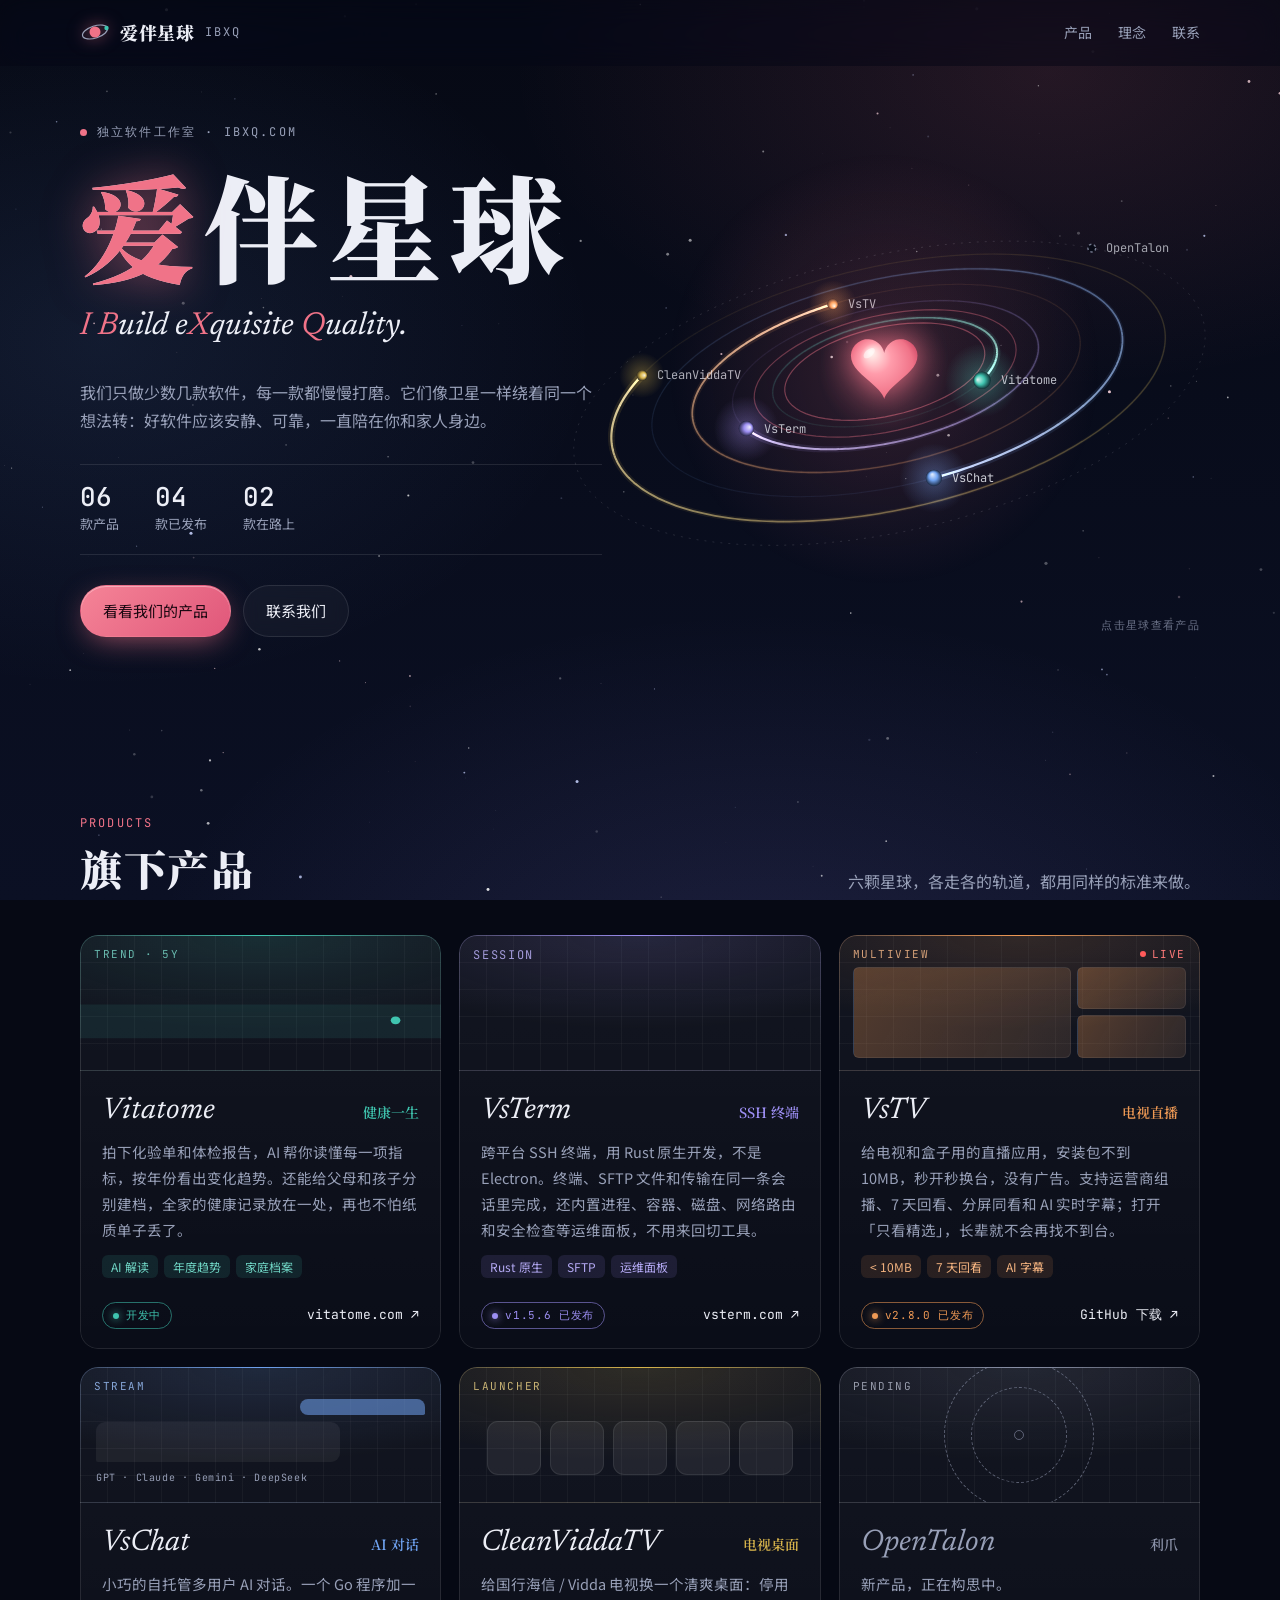
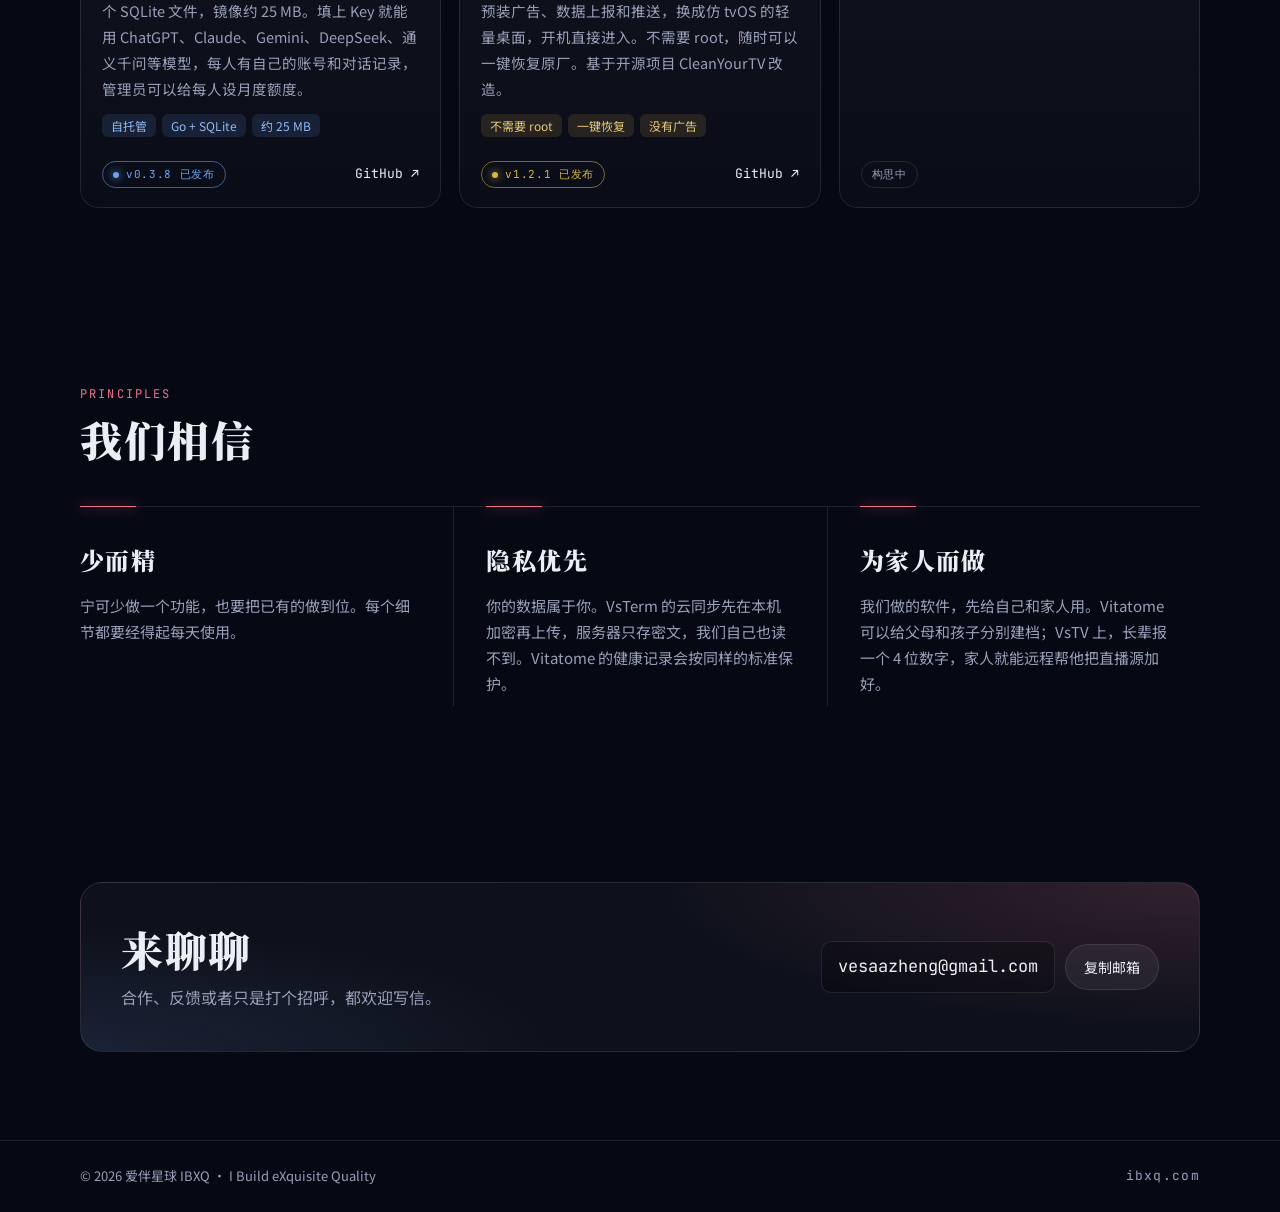
==== commit d5796c77: "Orrery: heart star with occasional beat and ripples, fixed plane, glowing orbit rings - The orbital " ====
--- a/index.html
+++ b/index.html
@@ -108,7 +108,7 @@
 .btn.ghost:hover{background:var(--surface2);border-color:rgba(255,255,255,.25)}
 
 .orrery-col{position:relative;z-index:1}
-.orrery-box{position:relative;width:122%;margin-left:-16%;aspect-ratio:1/0.86}
+.orrery-box{position:relative;width:122%;margin-left:-16%;aspect-ratio:1/0.7}
 #orrery{width:100%;height:100%;display:block;touch-action:pan-y}
 .orrery-cap{font-family:var(--mono);font-size:11px;color:var(--muted);letter-spacing:.12em;text-align:right;margin-top:2px;opacity:.7}
 
@@ -305,7 +305,7 @@
 
     <div class="orrery-col">
       <div class="orrery-box"><canvas id="orrery" role="img" aria-label="轨道图：Vitatome、VsTerm、VsTV、VsChat、CleanViddaTV、OpenTalon 六个产品绕着爱伴星球运行"></canvas></div>
-      <p class="orrery-cap">移动鼠标转动星系 · 点击星球查看产品</p>
+      <p class="orrery-cap">点击星球查看产品</p>
     </div>
   </div>
 
@@ -460,19 +460,20 @@
     }
   }
 
-  // ---------- orrery: circular orbits in one plane, viewed in 3D; the pointer tilts the plane ----------
-  const cv = document.getElementById('orrery'), ctx = cv.getContext('2d');
+  // ---------- orrery: a heart for a star; each orbit glows brightest at its planet and fades over one lap ----------
+  const cv = document.getElementById('orrery'), ctx = cv.getContext('2d'), TAU = Math.PI * 2;
   const planets = [
-    { id:'vita',  name:'Vitatome',     r:0.34, speed:0.00016, a:0.5, size:9,   c:rgb('--p-vita')  },
-    { id:'term',  name:'VsTerm',       r:0.47, speed:0.00012, a:2.6, size:8,   c:rgb('--p-term')  },
-    { id:'tv',    name:'VsTV',         r:0.60, speed:0.00009, a:4.4, size:8,   c:rgb('--p-tv')    },
-    { id:'chat',  name:'VsChat',       r:0.73, speed:0.00007, a:1.4, size:7,   c:rgb('--p-chat')  },
-    { id:'clean', name:'CleanViddaTV', r:0.86, speed:0.000055,a:3.5, size:7,   c:rgb('--p-clean') },
-    { id:'talon', name:'OpenTalon',    r:0.98, speed:0.000042,a:5.6, size:5.5, c:rgb('--p-talon'), hollow:true },
+    { id:'vita',  name:'Vitatome',     r:0.36, speed:0.00013, a:0.5, size:9,   c:rgb('--p-vita')  },
+    { id:'term',  name:'VsTerm',       r:0.49, speed:0.00010, a:2.6, size:8,   c:rgb('--p-term')  },
+    { id:'tv',    name:'VsTV',         r:0.62, speed:0.00008, a:4.4, size:8,   c:rgb('--p-tv')    },
+    { id:'chat',  name:'VsChat',       r:0.75, speed:0.00006, a:1.4, size:7,   c:rgb('--p-chat')  },
+    { id:'clean', name:'CleanViddaTV', r:0.88, speed:0.00005, a:3.5, size:7,   c:rgb('--p-clean') },
+    { id:'talon', name:'OpenTalon',    r:1.00, speed:0.00004, a:5.6, size:5.5, c:rgb('--p-talon'), hollow:true },
   ];
-  const PITCH0 = 1.14, ROLL0 = -0.26;
+  const PITCH = 1.12, ROLL = -0.22, cp = Math.cos(PITCH), sp = Math.sin(PITCH), cr = Math.cos(ROLL), sr = Math.sin(ROLL);
   let W = 0, H = 0, R = 0, cx = 0, cy = 0, active = null, visible = true;
-  let pitch = PITCH0, roll = ROLL0, tPitch = PITCH0, tRoll = ROLL0, cp = 0, sp = 0, cr = 0, sr = 0;
+  // the heart rests, and every few seconds beats once (lub-dub) and sends two ripples out along the plane
+  let beatAt = -1e9, nextBeat = 1800; const ripples = [], RIPPLE = 6500;
 
   function resize(){
     const b = cv.getBoundingClientRect();
@@ -480,7 +481,7 @@
     cv.width = Math.round(W * DPR); cv.height = Math.round(H * DPR);
     ctx.setTransform(DPR, 0, 0, DPR, 0, 0);
     cx = W / 2; cy = H / 2;
-    R = Math.min(W / 2 - 14, (H / 2 - 14) / (Math.cos(PITCH0 - 0.2) + 0.12));
+    R = Math.min((W / 2 - 14) / 1.06, (H / 2 - 14) / (cp + 0.2));
   }
   function proj(r, a){
     const x = r * Math.cos(a), z = r * Math.sin(a);
@@ -491,79 +492,92 @@
     ctx.beginPath();
     for (let i = 0; i <= n; i++){ const q = proj(r, a0 + (a1 - a0) * i / n); i ? ctx.lineTo(q.x, q.y) : ctx.moveTo(q.x, q.y); }
   }
+  function drawRing(p, on){
+    const n = 160, r = R * p.r;
+    ctx.globalCompositeOperation = 'lighter'; ctx.lineCap = 'butt';
+    for (let i = 0; i < n; i++){
+      const e = Math.pow(1 - i / n, 2.6);                    // 1 just behind the planet, 0 after a full lap
+      orbitPath(r, p.a - TAU * i / n, p.a - TAU * (i + 1) / n, 2);
+      ctx.strokeStyle = rgba(p.c, 0.10 * e + 0.03); ctx.lineWidth = 7 * e + 1; ctx.stroke();
+      ctx.strokeStyle = rgba(mix(p.c, WHITE, 0.6 * e), (on ? 1 : 0.85) * e + (on ? 0.25 : 0.05)); ctx.lineWidth = 1 + 1.4 * e; ctx.stroke();
+    }
+    ctx.globalCompositeOperation = 'source-over';
+  }
   function drawPlanet(p){
     const q = p.q, on = active === p.id;
-    const s = p.size * q.k * (0.9 + 0.22 * q.d) * (on ? 1.4 : 1);
+    const s = p.size * q.k * (0.9 + 0.2 * q.d) * (on ? 1.35 : 1);
     if (p.hollow){
-      ctx.setLineDash([2.5, 2.5]); ctx.strokeStyle = rgba(p.c, on ? 1 : 0.8); ctx.lineWidth = 1.4;
+      ctx.setLineDash([2.5, 2.5]); ctx.strokeStyle = rgba(p.c, on ? 1 : 0.85); ctx.lineWidth = 1.4;
       ctx.fillStyle = rgba(BG, 0.9);
-      ctx.beginPath(); ctx.arc(q.x, q.y, s, 0, 6.2832); ctx.fill(); ctx.stroke(); ctx.setLineDash([]);
+      ctx.beginPath(); ctx.arc(q.x, q.y, s, 0, TAU); ctx.fill(); ctx.stroke(); ctx.setLineDash([]);
     } else {
-      // halo
       ctx.globalCompositeOperation = 'lighter';
-      let g = ctx.createRadialGradient(q.x, q.y, 0, q.x, q.y, s * (on ? 6 : 4));
-      g.addColorStop(0, rgba(p.c, on ? 0.5 : 0.32)); g.addColorStop(1, rgba(p.c, 0));
-      ctx.fillStyle = g; ctx.beginPath(); ctx.arc(q.x, q.y, s * 6, 0, 6.2832); ctx.fill();
+      let g = ctx.createRadialGradient(q.x, q.y, 0, q.x, q.y, s * (on ? 6 : 4.2));
+      g.addColorStop(0, rgba(p.c, on ? 0.55 : 0.36)); g.addColorStop(1, rgba(p.c, 0));
+      ctx.fillStyle = g; ctx.beginPath(); ctx.arc(q.x, q.y, s * 6, 0, TAU); ctx.fill();
       ctx.globalCompositeOperation = 'source-over';
-      // sphere, lit from the star
+      // sphere, lit from the heart
       const dx = cx - q.x, dy = cy - q.y, L = Math.hypot(dx, dy) || 1;
-      const hx = q.x + dx / L * s * 0.5, hy = q.y + dy / L * s * 0.5;
-      g = ctx.createRadialGradient(hx, hy, s * 0.05, q.x, q.y, s);
-      g.addColorStop(0, rgba(mix(p.c, WHITE, 0.7), 1)); g.addColorStop(0.5, rgba(p.c, 1)); g.addColorStop(1, rgba(mix(p.c, BG, 0.78), 1));
-      ctx.fillStyle = g; ctx.beginPath(); ctx.arc(q.x, q.y, s, 0, 6.2832); ctx.fill();
+      g = ctx.createRadialGradient(q.x + dx / L * s * 0.5, q.y + dy / L * s * 0.5, s * 0.05, q.x, q.y, s);
+      g.addColorStop(0, rgba(mix(p.c, WHITE, 0.75), 1)); g.addColorStop(0.5, rgba(p.c, 1)); g.addColorStop(1, rgba(mix(p.c, BG, 0.8), 1));
+      ctx.fillStyle = g; ctx.beginPath(); ctx.arc(q.x, q.y, s, 0, TAU); ctx.fill();
     }
     ctx.font = (on ? '500 ' : '400 ') + '12px "JetBrains Mono", ui-monospace, monospace';
-    ctx.fillStyle = on ? rgba(mix(p.c, WHITE, 0.35), 1) : rgba(INK, 0.55 + 0.3 * (q.d + 1) / 2);
+    ctx.fillStyle = on ? rgba(mix(p.c, WHITE, 0.4), 1) : rgba(INK, 0.6 + 0.3 * (q.d + 1) / 2);
     const right = q.x < W - 120;
     ctx.textAlign = right ? 'left' : 'right';
     ctx.fillText(p.name, q.x + (right ? s + 10 : -s - 10), q.y + 4);
   }
-  function drawStar(now){
-    const pulse = reduce.matches ? 1 : 1 + 0.06 * Math.sin(now * 0.0016);
-    const s = Math.max(15, R * 0.075);
+  function heartPath(s){
+    ctx.beginPath();
+    for (let i = 0; i <= 64; i++){
+      const t = i / 64 * TAU, x = 16 * Math.pow(Math.sin(t), 3), y = -(13 * Math.cos(t) - 5 * Math.cos(2 * t) - 2 * Math.cos(3 * t) - Math.cos(4 * t)) - 2.5;
+      i ? ctx.lineTo(x * s / 16, y * s / 16) : ctx.moveTo(x * s / 16, y * s / 16);
+    }
+    ctx.closePath();
+  }
+  function drawHeart(now){
+    const x = (now - beatAt) / 1000;
+    const b = reduce.matches ? 0 : Math.exp(-Math.pow((x - 0.16) / 0.10, 2)) + 0.6 * Math.exp(-Math.pow((x - 0.56) / 0.13, 2));
+    const s = Math.max(17, R * 0.105) * (1 + 0.10 * b);
     ctx.globalCompositeOperation = 'lighter';
-    let g = ctx.createRadialGradient(cx, cy, 0, cx, cy, s * 9 * pulse);
-    g.addColorStop(0, rgba(LOVE, 0.34)); g.addColorStop(0.35, rgba(LOVE, 0.10)); g.addColorStop(1, rgba(LOVE, 0));
-    ctx.fillStyle = g; ctx.beginPath(); ctx.arc(cx, cy, s * 9 * pulse, 0, 6.2832); ctx.fill();
-    // anamorphic flare
-    ctx.save(); ctx.translate(cx, cy); ctx.rotate(roll); ctx.scale(1, 0.035);
-    g = ctx.createRadialGradient(0, 0, 0, 0, 0, R * 0.95 * pulse);
-    g.addColorStop(0, rgba(mix(LOVE, WHITE, 0.6), 0.9)); g.addColorStop(1, rgba(LOVE, 0));
-    ctx.fillStyle = g; ctx.beginPath(); ctx.arc(0, 0, R * 0.95 * pulse, 0, 6.2832); ctx.fill(); ctx.restore();
+    let g = ctx.createRadialGradient(cx, cy, 0, cx, cy, s * (6.5 + b * 1.5));
+    g.addColorStop(0, rgba(LOVE, 0.42 + 0.2 * b)); g.addColorStop(0.3, rgba(LOVE, 0.13)); g.addColorStop(1, rgba(LOVE, 0));
+    ctx.fillStyle = g; ctx.beginPath(); ctx.arc(cx, cy, s * 8, 0, TAU); ctx.fill();
     ctx.globalCompositeOperation = 'source-over';
-    g = ctx.createRadialGradient(cx - s * 0.25, cy - s * 0.25, 0, cx, cy, s);
-    g.addColorStop(0, '#FFF6F2'); g.addColorStop(0.45, rgba(mix(LOVE, WHITE, 0.35), 1)); g.addColorStop(1, rgba(LOVE, 1));
-    ctx.fillStyle = g; ctx.beginPath(); ctx.arc(cx, cy, s, 0, 6.2832); ctx.fill();
+    ctx.save(); ctx.translate(cx, cy);
+    ctx.shadowColor = rgba(LOVE, 0.9); ctx.shadowBlur = s * (0.9 + b);
+    g = ctx.createRadialGradient(-s * 0.4, -s * 0.5, s * 0.05, 0, 0, s * 1.25);
+    g.addColorStop(0, '#FFF1EC'); g.addColorStop(0.35, '#FF9CAB'); g.addColorStop(0.75, rgba(LOVE, 1)); g.addColorStop(1, '#C8405F');
+    heartPath(s); ctx.fillStyle = g; ctx.fill(); ctx.shadowBlur = 0;
+    ctx.globalAlpha = 0.5; ctx.fillStyle = '#fff';
+    ctx.beginPath(); ctx.ellipse(-s * 0.45, -s * 0.48, s * 0.2, s * 0.11, -0.7, 0, TAU); ctx.fill();
+    ctx.restore();
   }
   let last = 0;
   function drawOrrery(now){
     const dt = Math.min(50, now - last); last = now;
-    pitch += (tPitch - pitch) * 0.06; roll += (tRoll - roll) * 0.06;
-    cp = Math.cos(pitch); sp = Math.sin(pitch); cr = Math.cos(roll); sr = Math.sin(roll);
     ctx.clearRect(0, 0, W, H);
+    if (!reduce.matches){
+      if (now > nextBeat){ beatAt = now; ripples.push(now + 160, now + 560); nextBeat = now + 5500 + Math.random() * 3500; }
+      while (ripples.length && now - ripples[0] > RIPPLE) ripples.shift();
+      for (const t0 of ripples){
+        const f = (now - t0) / RIPPLE; if (f < 0) continue;
+        orbitPath(R * (0.1 + (1 - Math.pow(1 - f, 2)) * 0.95), 0, TAU, 72);
+        ctx.strokeStyle = rgba(LOVE, 0.5 * Math.pow(1 - f, 2)); ctx.lineWidth = 1.2; ctx.stroke();
+      }
+    }
     for (const p of planets){
-      if (!reduce.matches) p.a += dt * p.speed * (active && active !== p.id ? 0.35 : 1);
+      if (!reduce.matches) p.a += dt * p.speed;
       p.q = proj(R * p.r, p.a);
-      const on = active === p.id;
-      // orbit
-      orbitPath(R * p.r, 0, 6.2832, 96);
-      ctx.strokeStyle = on ? rgba(p.c, 0.55) : rgba(INK, 0.09);
-      ctx.lineWidth = 1; ctx.setLineDash(p.hollow ? [2, 6] : []); ctx.stroke(); ctx.setLineDash([]);
-      // comet trail behind the planet
-      if (!p.hollow){
-        ctx.globalCompositeOperation = 'lighter'; ctx.lineCap = 'round';
-        const span = on ? 2.6 : 1.5, n = 28;
-        for (let i = 0; i < n; i++){
-          const k = (i + 1) / n;
-          orbitPath(R * p.r, p.a - span * (1 - i / n), p.a - span * (1 - k), 2);
-          ctx.strokeStyle = rgba(p.c, k * k * (on ? 0.95 : 0.7)); ctx.lineWidth = 0.6 + k * 1.8; ctx.stroke();
-        }
-        ctx.globalCompositeOperation = 'source-over';
-      }
+      if (p.hollow){
+        orbitPath(R * p.r, 0, TAU, 96);
+        ctx.strokeStyle = rgba(INK, active === p.id ? 0.4 : 0.12); ctx.lineWidth = 1; ctx.setLineDash([2, 6]); ctx.stroke(); ctx.setLineDash([]);
+      } else drawRing(p, active === p.id);
     }
     const order = planets.slice().sort((a, b) => a.q.d - b.q.d);
     order.filter(p => p.q.d < 0).forEach(drawPlanet);
-    drawStar(now);
+    drawHeart(now);
     order.filter(p => p.q.d >= 0).forEach(drawPlanet);
   }
 
@@ -572,7 +586,7 @@
     if (visible) drawOrrery(now);
     if (!reduce.matches) requestAnimationFrame(frame);
   }
-  const still = () => { if (reduce.matches) { pitch = tPitch; roll = tRoll; requestAnimationFrame(frame); } };
+  const still = () => { if (reduce.matches) requestAnimationFrame(frame); };
   skySize(); resize();
   requestAnimationFrame(frame);
   addEventListener('resize', () => { skySize(); still(); });
@@ -580,17 +594,6 @@
   new ResizeObserver(() => { resize(); still(); }).observe(cv);
   new IntersectionObserver(es => { visible = es[0].isIntersecting; }).observe(cv);
   reduce.addEventListener('change', () => requestAnimationFrame(frame));
-
-  // pointer tilts the orbital plane
-  const hero = document.querySelector('.hero');
-  hero.addEventListener('pointermove', e => {
-    if (e.pointerType === 'touch') return;
-    const b = hero.getBoundingClientRect();
-    tRoll = ROLL0 + ((e.clientX - b.left) / b.width - 0.5) * 0.34;
-    tPitch = PITCH0 - ((e.clientY - b.top) / b.height - 0.5) * 0.4;
-    still();
-  });
-  hero.addEventListener('pointerleave', () => { tRoll = ROLL0; tPitch = PITCH0; still(); });
 
   // product cards <-> planets
   const rows = document.querySelectorAll('.prod');
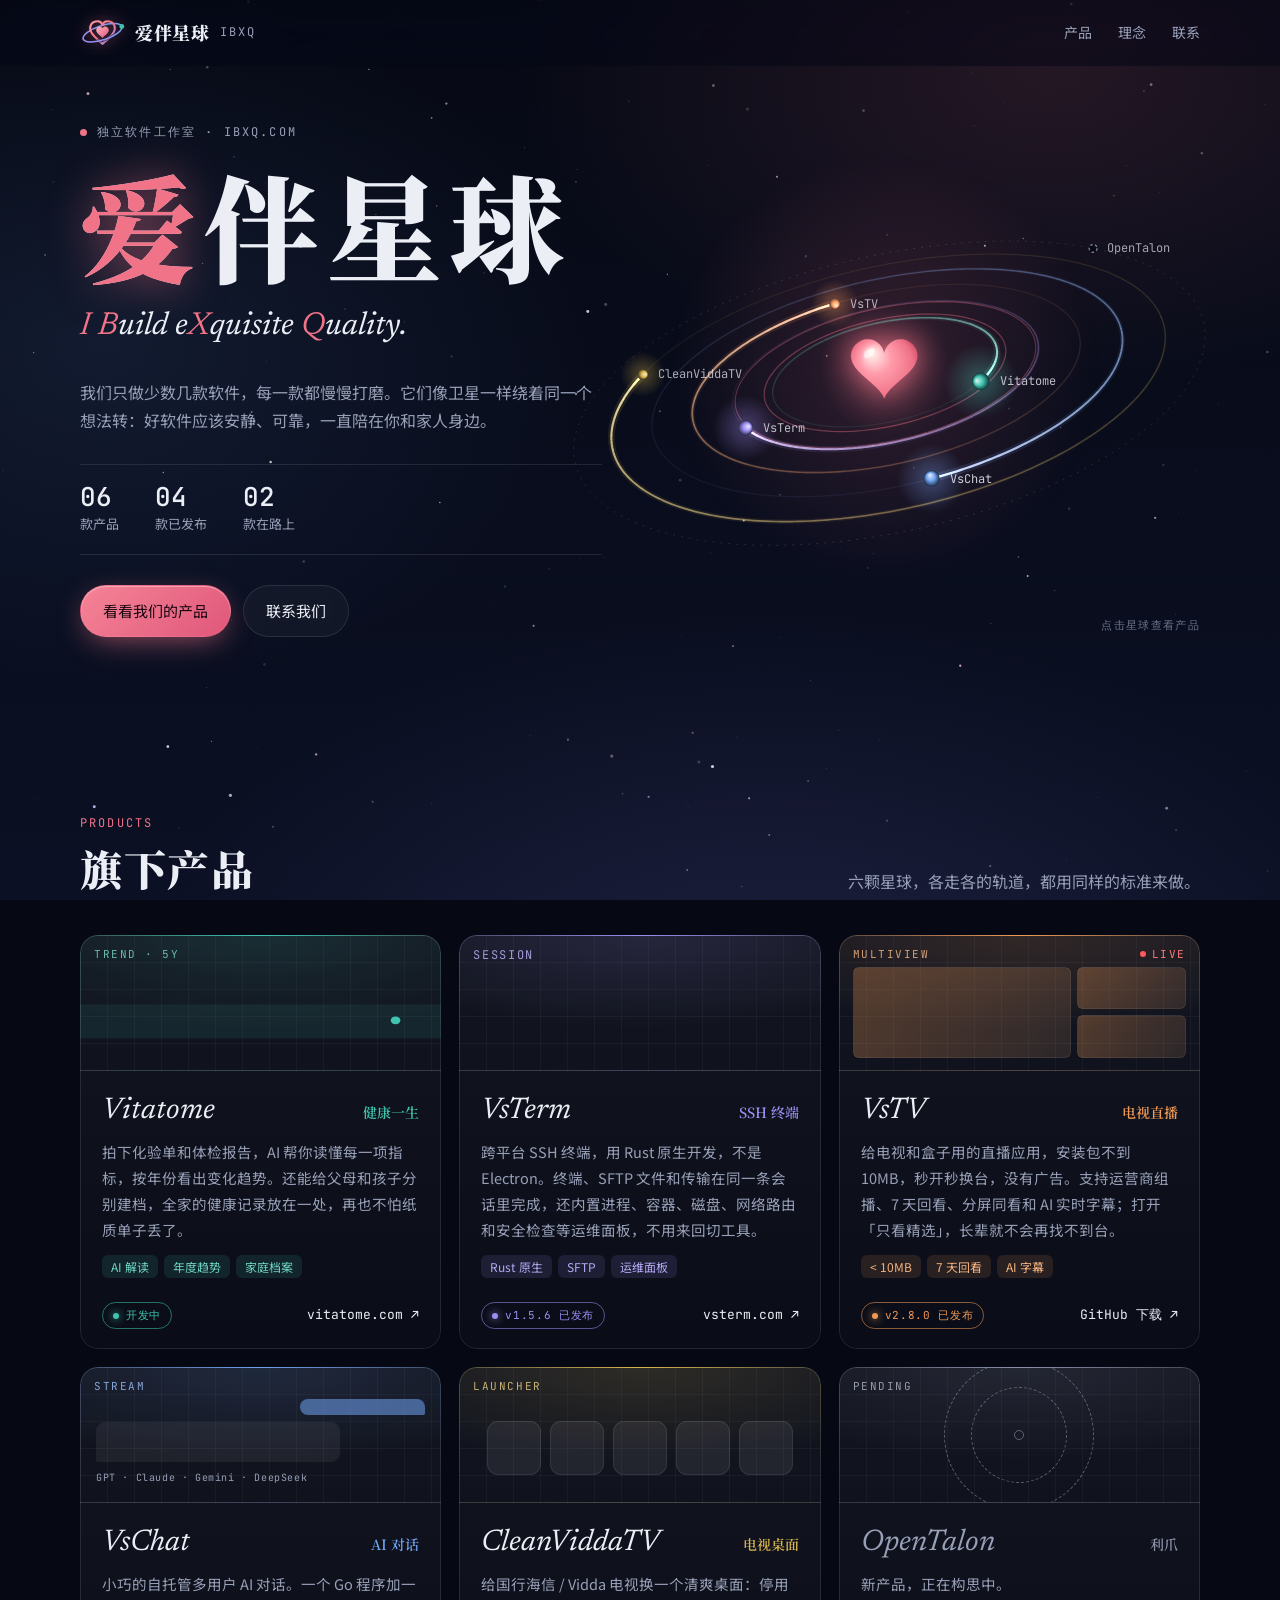
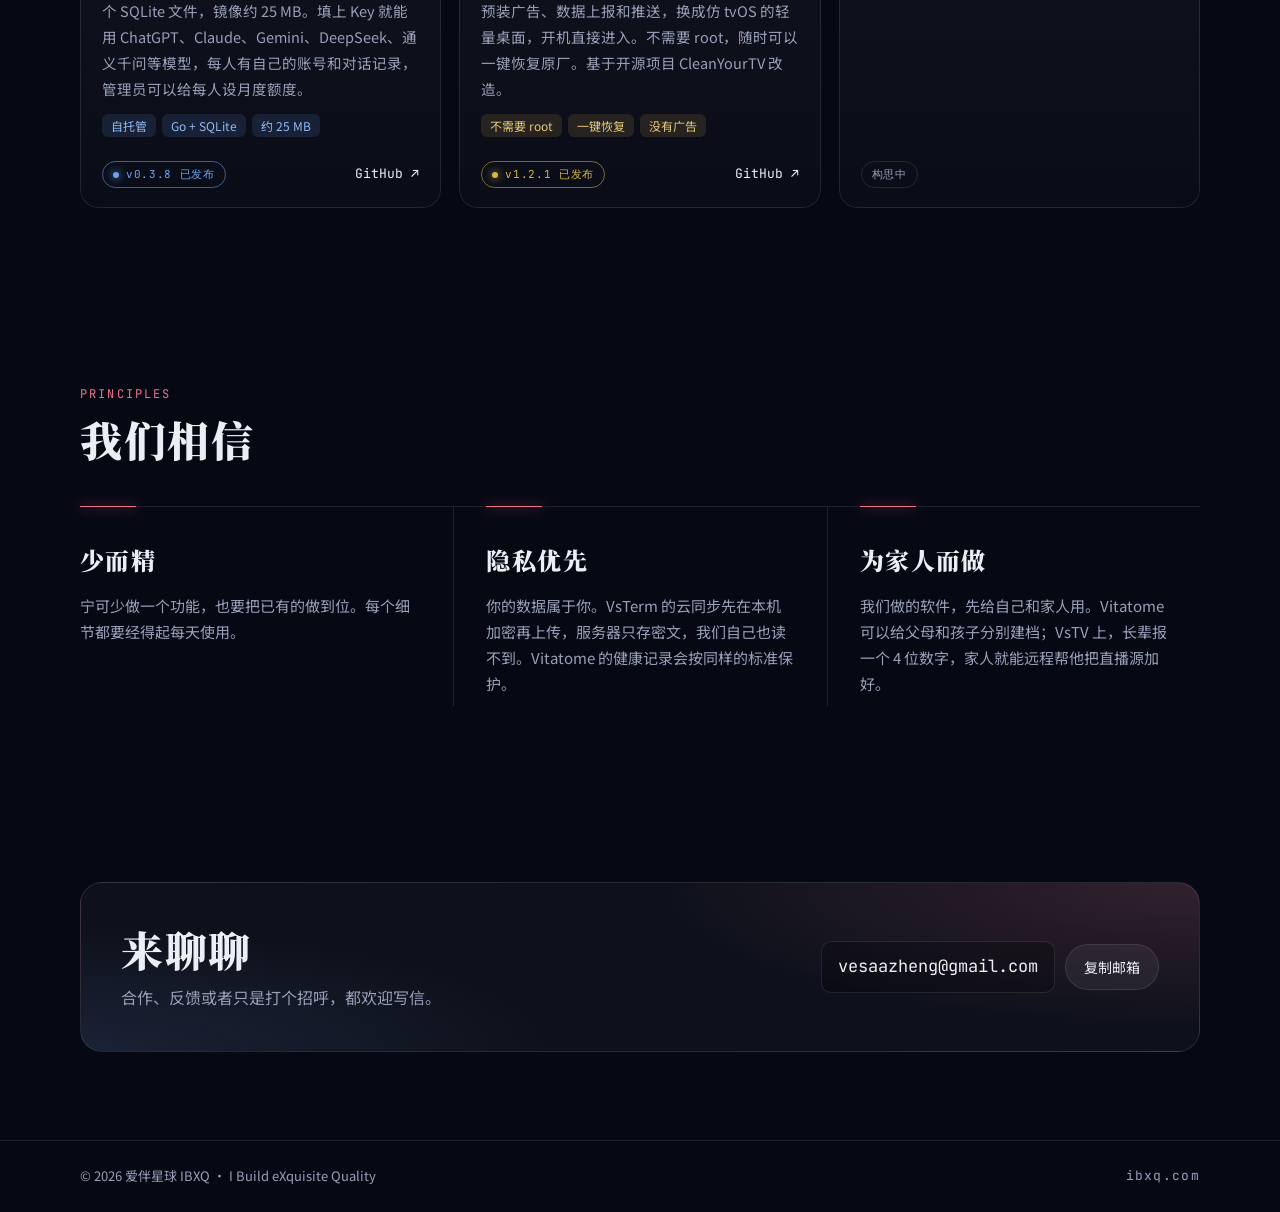
==== commit 38876896: "Add logo set under brand/ and use the new mark on the site - brand/: mark, mark + 爱伴星球, mark + IBXQ," ====
--- a/index.html
+++ b/index.html
@@ -8,6 +8,7 @@
 <meta name="theme-color" content="#060914">
 <meta name="color-scheme" content="dark">
 <link rel="canonical" href="https://ibxq.com/">
+<link rel="icon" href="/favicon.ico" sizes="48x48">
 <link rel="icon" href="/favicon.svg" type="image/svg+xml">
 <link rel="icon" href="/favicon-32.png" sizes="32x32" type="image/png">
 <link rel="apple-touch-icon" href="/apple-touch-icon.png">
@@ -72,7 +73,7 @@
 .top-bar.stuck{border-bottom-color:var(--line)}
 .top{display:flex;align-items:center;justify-content:space-between;gap:16px;padding-block:16px}
 .brand{display:flex;align-items:center;gap:10px;text-decoration:none}
-.brand svg{flex:none;filter:drop-shadow(0 0 8px rgba(240,115,136,.6))}
+.brand svg{flex:none;filter:drop-shadow(0 0 8px rgba(240,115,136,.45))}
 .brand b{font-family:var(--display);font-weight:900;font-size:18px;letter-spacing:.04em}
 .brand span{font-family:var(--mono);font-size:12px;color:var(--muted);letter-spacing:.18em}
 .nav{display:flex;gap:26px;font-size:14px}
@@ -270,11 +271,7 @@
 <header class="top-bar">
   <div class="wrap top">
     <a class="brand" href="#top" aria-label="爱伴星球 首页">
-      <svg width="30" height="30" viewBox="0 0 30 30" aria-hidden="true">
-        <ellipse cx="15" cy="15" rx="13" ry="6" fill="none" stroke="var(--muted)" stroke-width="1.2" transform="rotate(-18 15 15)"/>
-        <circle cx="15" cy="15" r="5.5" fill="var(--love)"/>
-        <circle cx="26.5" cy="11" r="2.2" fill="var(--p-vita)"/>
-      </svg>
+      <svg width="45" height="30" viewBox="0 20 120 80" aria-hidden="true"><defs><linearGradient id="lgh" x1="0" y1="0" x2="1" y2="1"><stop offset="0" stop-color="#FF9CAB"/><stop offset=".45" stop-color="#F07388"/><stop offset="1" stop-color="#9C8EF2"/></linearGradient><linearGradient id="lgs" x1="0" y1="0" x2="1" y2="1"><stop offset="0" stop-color="#FFB3BE"/><stop offset="1" stop-color="#E0577A"/></linearGradient><linearGradient id="lgr" x1="0" x2="1"><stop offset="0" stop-color="#9C8EF2"/><stop offset="1" stop-color="#6FA2F0"/></linearGradient><mask id="lgm" maskUnits="userSpaceOnUse" x="0" y="0" width="120" height="120"><path d="M0 -10C-8 -30 -40 -22 -40 2C-40 24 -14 36 0 52C14 36 40 24 40 2C40 -22 8 -30 0 -10Z" transform="translate(60 49) scale(.82)" fill="none" stroke="#fff" stroke-width="7" stroke-linejoin="round"/></mask></defs><path d="M6 62A54 19 0 0 1 114 62" transform="rotate(-18 60 62)" stroke="url(#lgr)" stroke-width="4" fill="none" stroke-linecap="round"/><path d="M0 -10C-8 -30 -40 -22 -40 2C-40 24 -14 36 0 52C14 36 40 24 40 2C40 -22 8 -30 0 -10Z" transform="translate(60 49) scale(.82)" fill="none" stroke="url(#lgh)" stroke-width="7" stroke-linejoin="round"/><path d="M0 -10C-8 -30 -40 -22 -40 2C-40 24 -14 36 0 52C14 36 40 24 40 2C40 -22 8 -30 0 -10Z" transform="translate(60 54) scale(.42)" fill="url(#lgs)"/><g mask="url(#lgm)"><path d="M6 62A54 19 0 0 0 114 62" transform="rotate(-18 60 62)" stroke="#7A3572" stroke-width="10" fill="none"/></g><path d="M6 62A54 19 0 0 0 114 62" transform="rotate(-18 60 62)" stroke="url(#lgr)" stroke-width="4" fill="none" stroke-linecap="round"/><circle cx="111.4" cy="45.3" r="6.5" fill="#3FC4AF"/></svg>
       <b>爱伴星球</b><span>IBXQ</span>
     </a>
     <nav class="nav">
